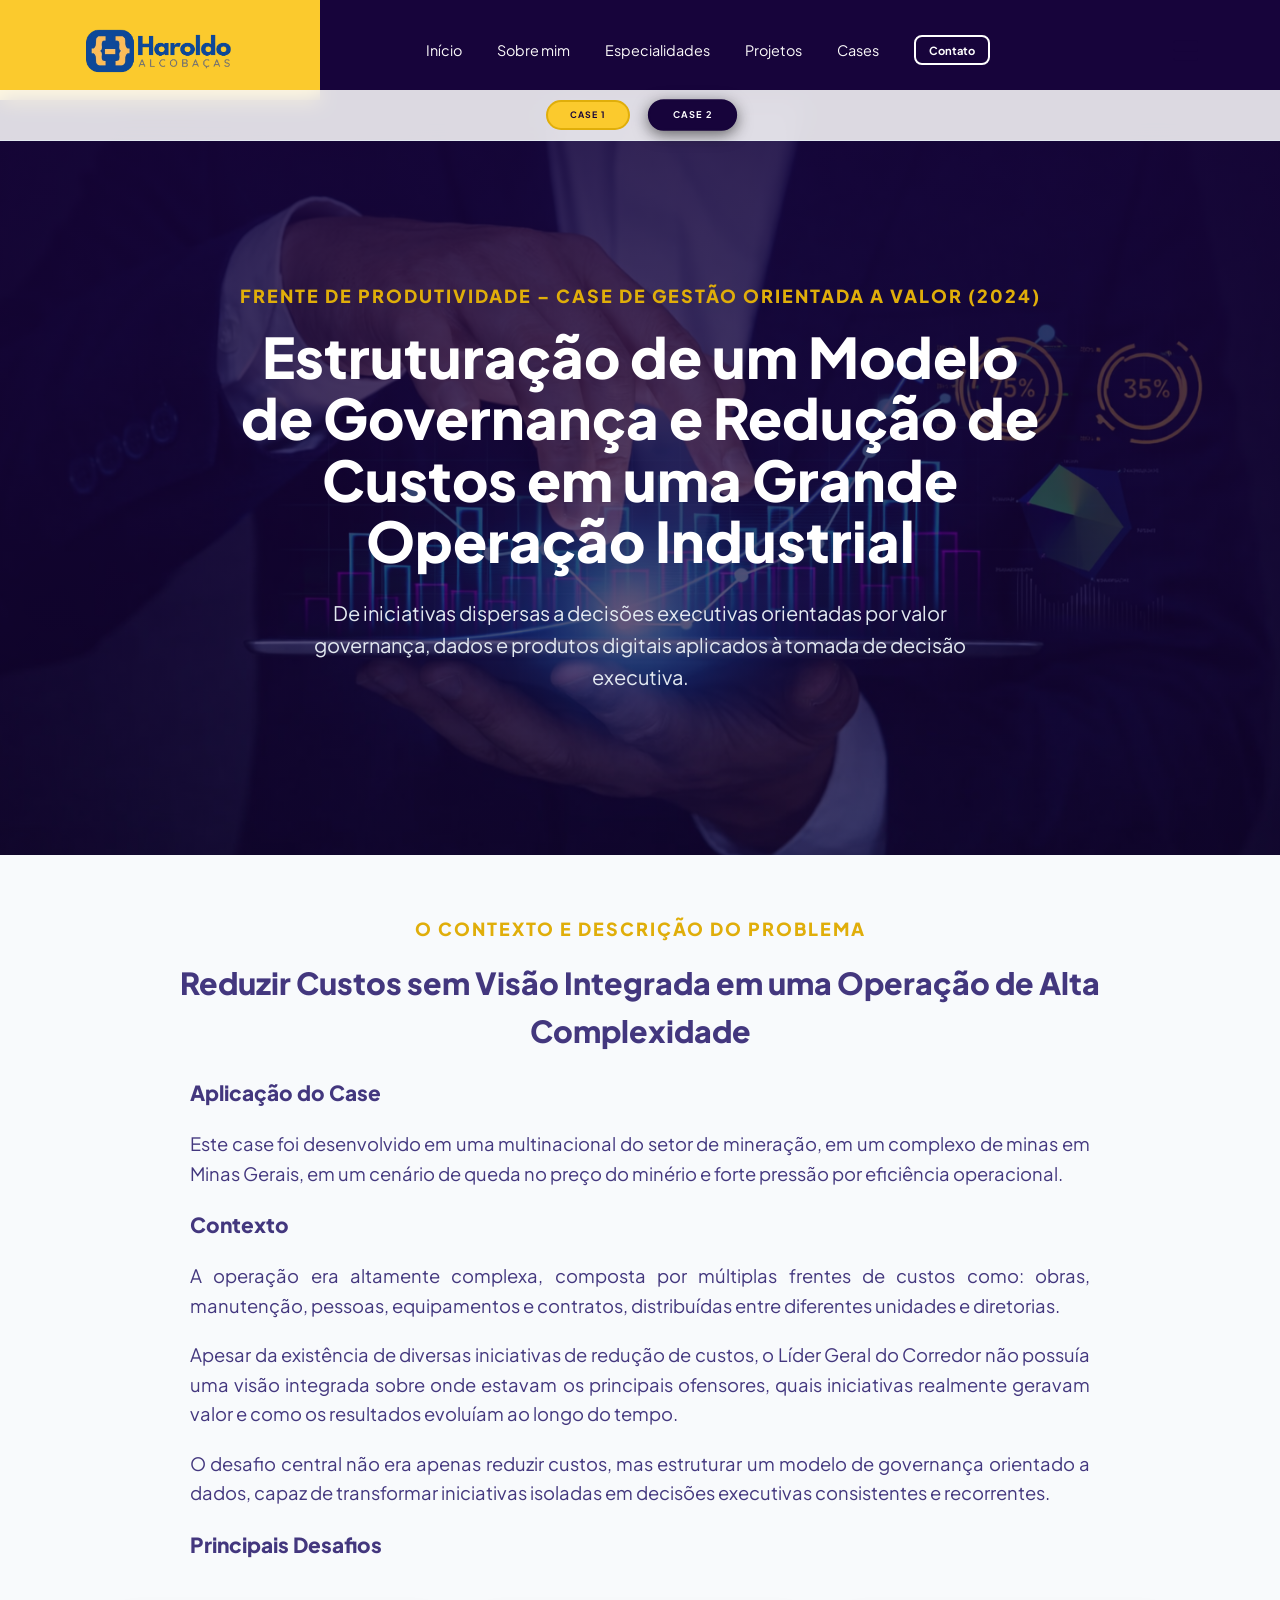
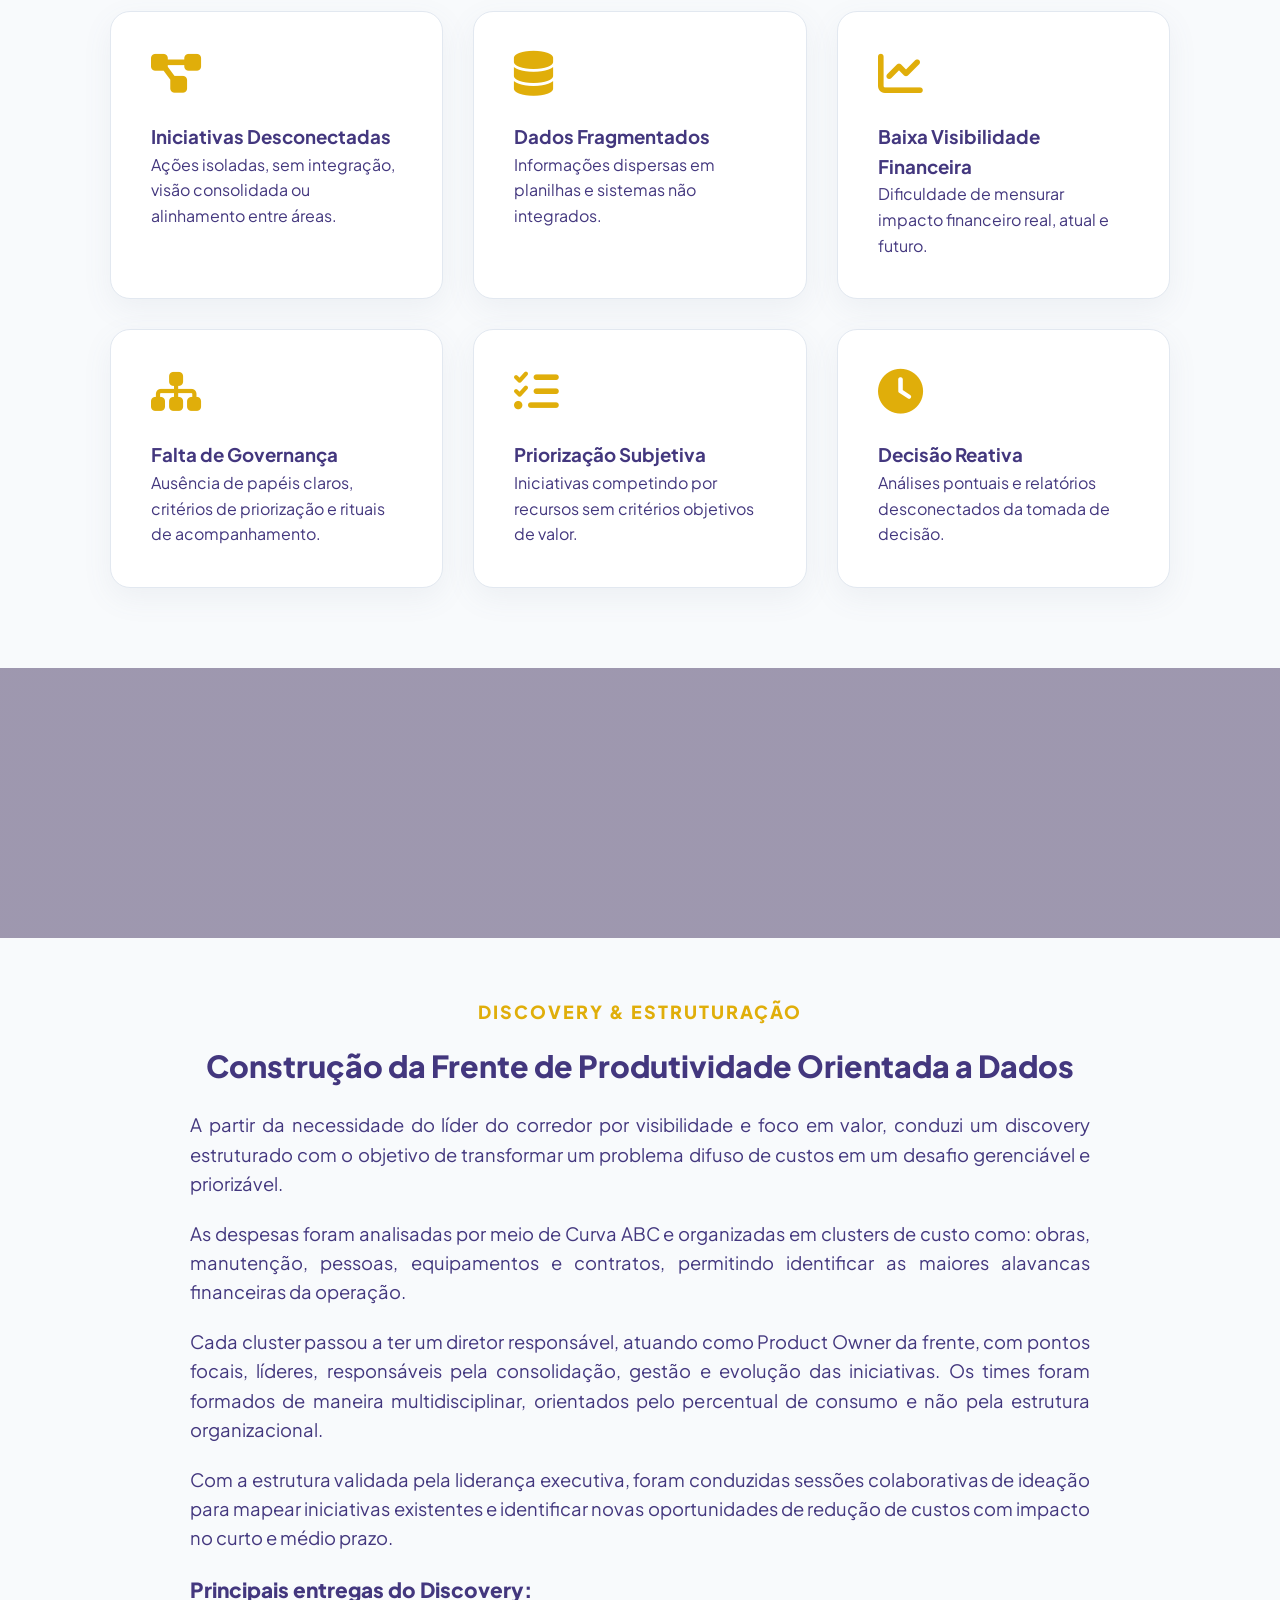
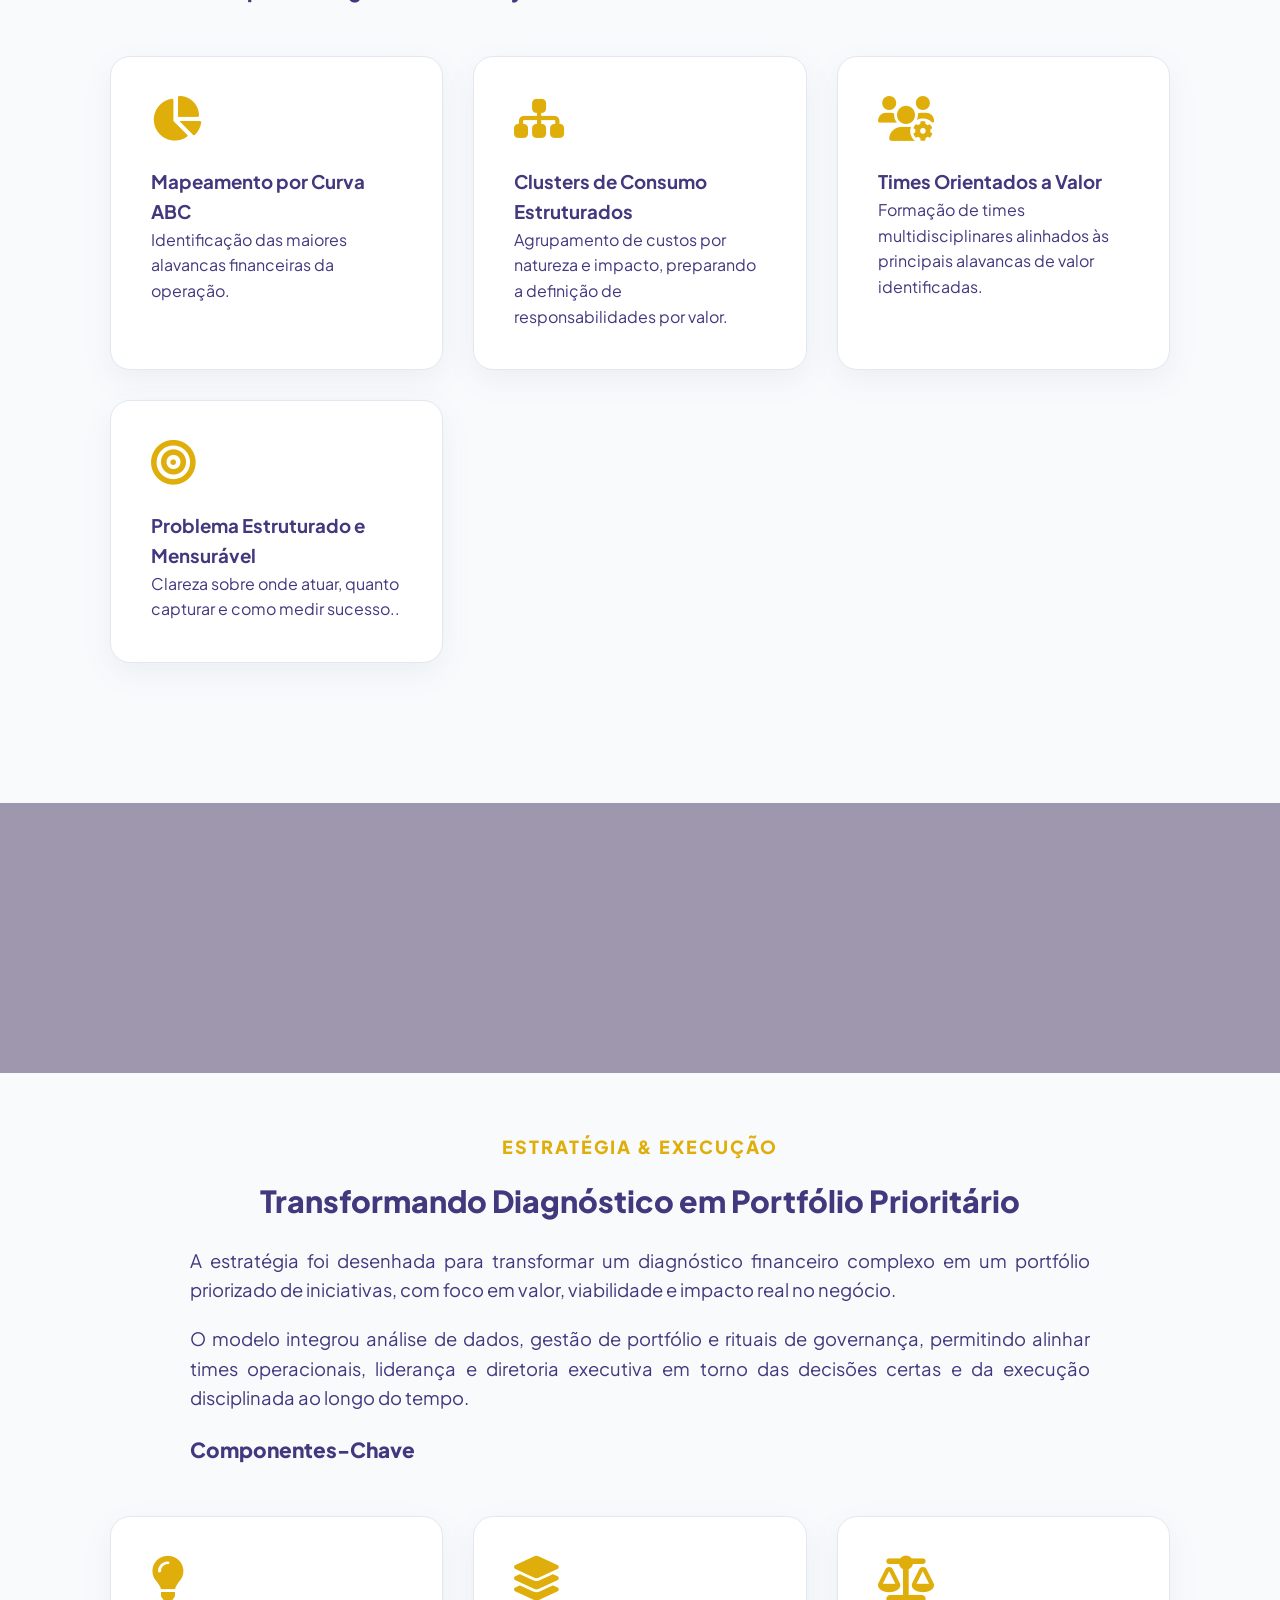
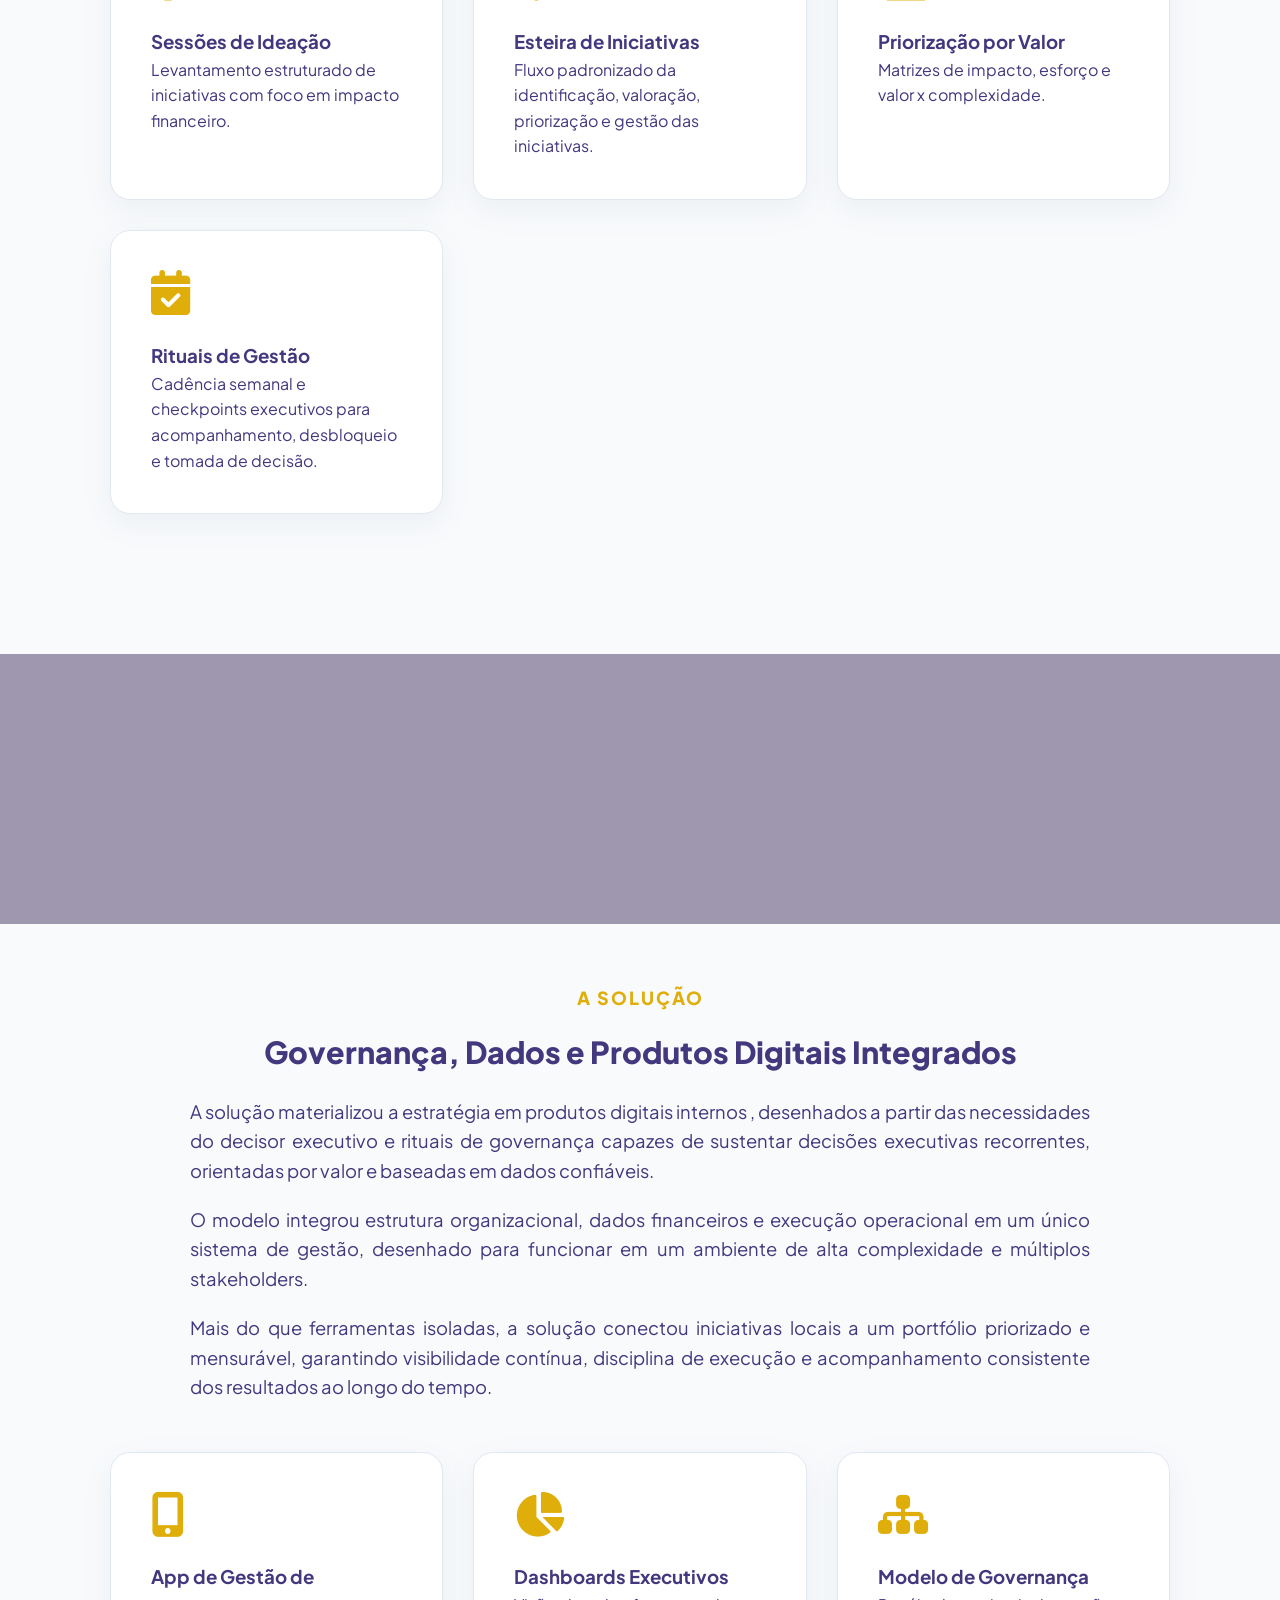
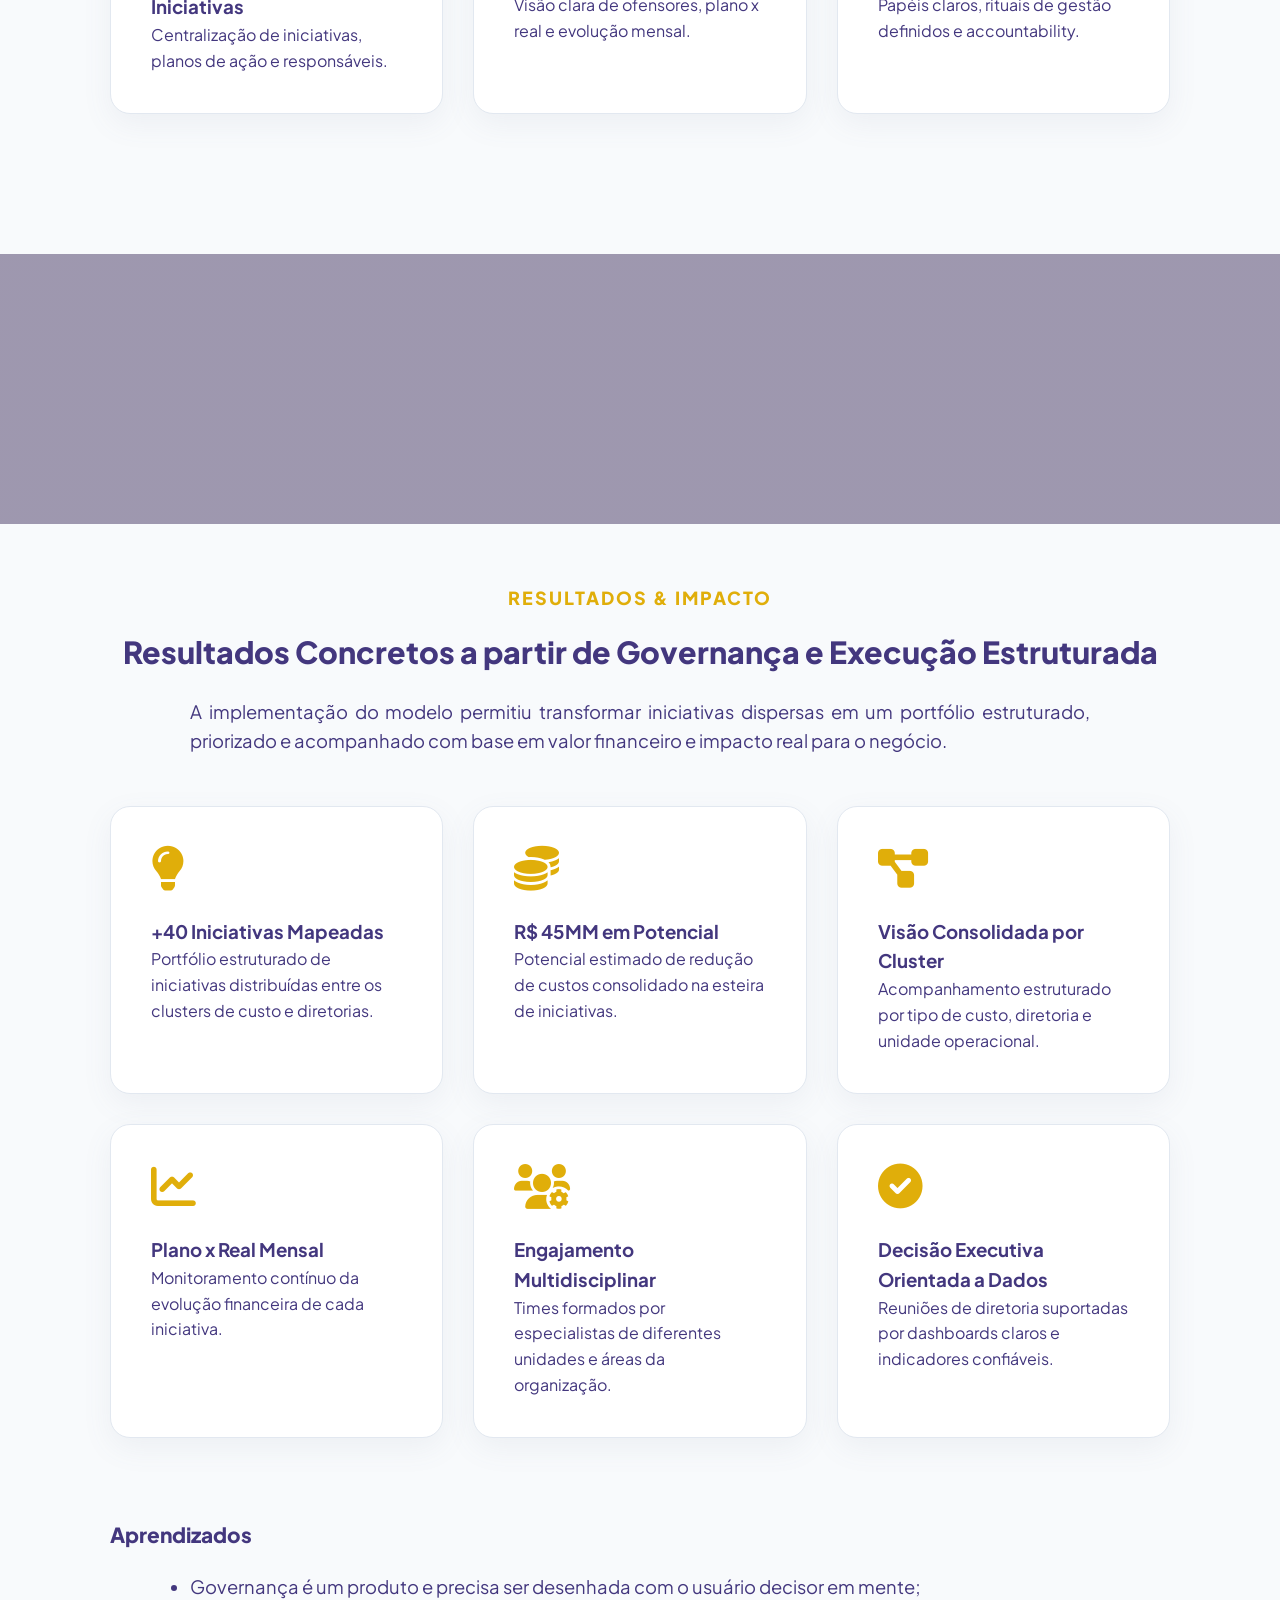
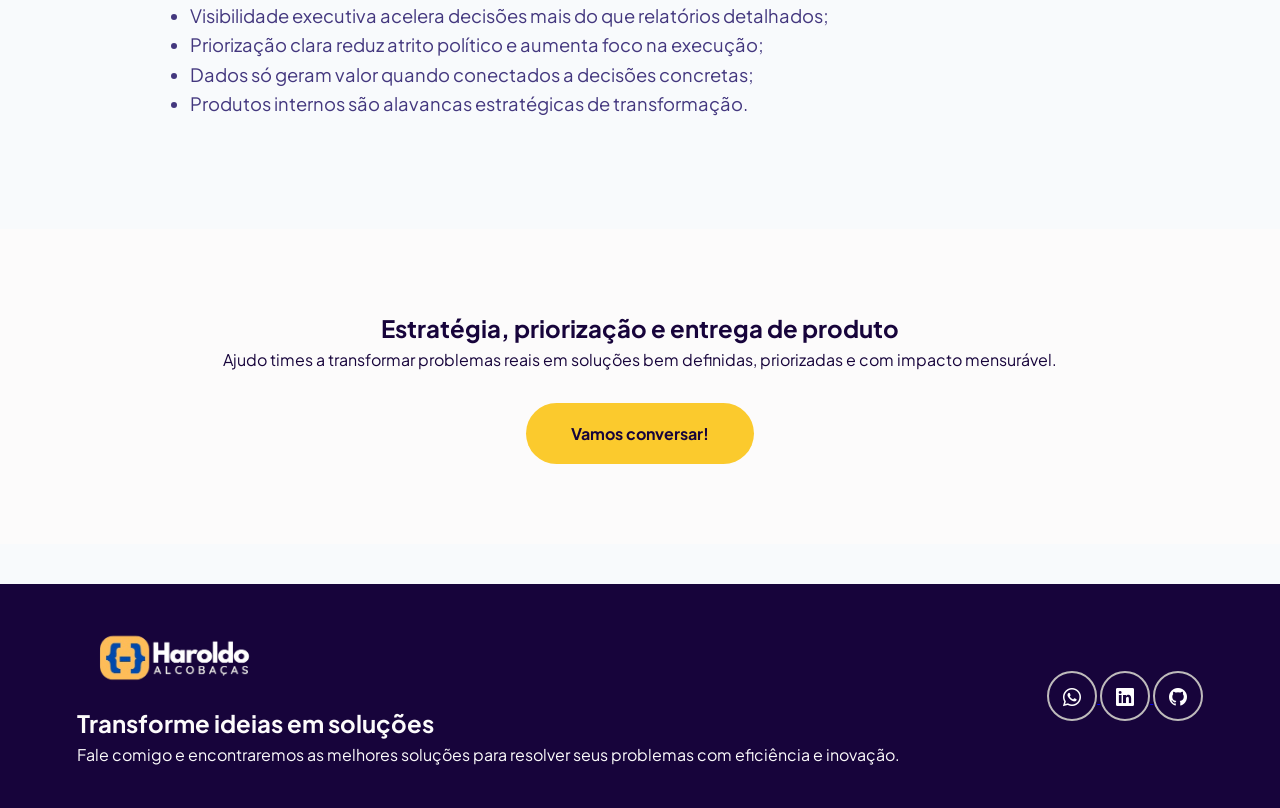
==== cases/case2.html @ 1d856270 "feat:adicao de cases" ====
<!DOCTYPE html>
<html lang="pt-BR">
<head>
    <meta charset="UTF-8" />
    <meta name="viewport" content="width=device-width, initial-scale=1.0" />
    <title>Gestão de Custo</title>
    
    <link href="https://fonts.googleapis.com/css2?family=Plus+Jakarta+Sans:wght@300;400;700&family=Urbanist:wght@300;400;600;700;800&display=swap" rel="stylesheet">
    <link rel="stylesheet" href="https://cdnjs.cloudflare.com/ajax/libs/font-awesome/6.0.0-beta3/css/all.min.css">
    <link rel="stylesheet" href="https://cdn.jsdelivr.net/npm/bootstrap-icons@1.11.3/font/bootstrap-icons.css">

    <link rel="stylesheet" href="../css/style.css">
    <link rel="stylesheet" href="../css/responsivo.css">
    <link rel="stylesheet" href="../css/case2.css" />
  
</head>
<body class="page-case">

    <div id="site-header"></div>

    <div id="submenu-cases"></div>

    <main>
        <section class="case-hero" id="top">
            <div class="hero-content">
                <span class="label">Frente de Produtividade – Case de Gestão Orientada a Valor (2024)</span>

                <h1>
                    Estruturação de um Modelo de Governança e Redução de Custos
                    em uma Grande Operação Industrial
                </h1>

                <p>
                    De iniciativas dispersas a decisões executivas orientadas por valor
                    governança, dados e produtos digitais aplicados à tomada
                    de decisão executiva.
                </p>
            </div>
        </section>

        <section class="pb-0">
            <div class="container">
                <div class="section-header">
                    <span class="label">O Contexto e Descrição do Problema</span>

                    <h2>Reduzir Custos sem Visão Integrada em uma Operação de Alta Complexidade</h2>

                    <h3 class="section-text">Aplicação do Case</h3>
                    <p class="section-text">
                        Este case foi desenvolvido em uma multinacional do setor de mineração, em um complexo de minas em Minas Gerais,
                        em um cenário de queda no preço do minério e forte pressão por eficiência operacional.
                    </p>

                    <h3 class="section-text">Contexto</h3>
                    <p class="section-text">
                        A operação era altamente complexa, composta por múltiplas frentes de custos como: obras, manutenção, pessoas,
                        equipamentos e contratos, distribuídas entre diferentes unidades e diretorias.
                    </p>

                    <p class="section-text">
                        Apesar da existência de diversas iniciativas de redução de custos, o Líder Geral do Corredor não possuía
                        uma visão integrada sobre onde estavam os principais ofensores, quais iniciativas realmente geravam valor
                        e como os resultados evoluíam ao longo do tempo.
                    </p>

                    <p class="section-text">
                        O desafio central não era apenas reduzir custos, mas estruturar um modelo de governança orientado a dados,
                        capaz de transformar iniciativas isoladas em decisões executivas consistentes e recorrentes.
                    </p>

                    <h3 class="section-text">Principais Desafios</h3>
                </div>

                <div class="feature-grid">
                    <div class="feature-card">
                        <i class="fas fa-project-diagram icon"></i>
                        <h3>Iniciativas Desconectadas</h3>
                        <p>Ações isoladas, sem integração, visão consolidada ou alinhamento entre áreas.</p>
                    </div>

                    <div class="feature-card">
                        <i class="fas fa-database icon"></i>
                        <h3>Dados Fragmentados</h3>
                        <p>Informações dispersas em planilhas e sistemas não integrados.</p>
                    </div>

                    <div class="feature-card">
                        <i class="fas fa-chart-line icon"></i>
                        <h3>Baixa Visibilidade Financeira</h3>
                        <p>Dificuldade de mensurar impacto financeiro real, atual e futuro.</p>
                    </div>

                    <div class="feature-card">
                        <i class="fas fa-sitemap icon"></i>
                        <h3>Falta de Governança</h3>
                        <p>Ausência de papéis claros, critérios de priorização e rituais de acompanhamento.</p>
                    </div>

                    <div class="feature-card">
                        <i class="fas fa-tasks icon"></i>
                        <h3>Priorização Subjetiva</h3>
                        <p>Iniciativas competindo por recursos sem critérios objetivos de valor.</p>
                    </div>

                    <div class="feature-card">
                        <i class="fas fa-clock icon"></i>
                        <h3>Decisão Reativa</h3>
                        <p>Análises pontuais e relatórios desconectados da tomada de decisão.</p>
                    </div>
                </div>
            </div>
        </section>



        <div class="parallax-window problem-bg"></div>
    
        <section>
            <div class="container">
                <div class="section-header">
                    <span class="label">Discovery & Estruturação</span>

                    <h2>Construção da Frente de Produtividade Orientada a Dados</h2>

                    <p class="section-text">
                        A partir da necessidade do líder do corredor por visibilidade e foco em valor, conduzi um discovery estruturado com o objetivo de transformar um problema difuso de custos em um desafio gerenciável e priorizável.
                    </p>

                    <p class="section-text">
                        As despesas foram analisadas por meio de Curva ABC e organizadas em clusters de custo como: obras, manutenção, pessoas, equipamentos e contratos, permitindo identificar as maiores alavancas financeiras da operação.
                    </p>

                    <p class="section-text">
                        Cada cluster passou a ter um diretor responsável, atuando como Product Owner da frente, com pontos focais, líderes, responsáveis pela consolidação, gestão e evolução das iniciativas. Os times foram formados de maneira multidisciplinar, orientados pelo percentual de consumo e não pela estrutura organizacional.
                    </p>

                    <p class="section-text">
                        Com a estrutura validada pela liderança executiva, foram conduzidas sessões colaborativas de ideação para mapear iniciativas existentes e identificar novas oportunidades de redução de custos com impacto no curto e médio prazo.
                    </p>

                    <h3 class="section-text">Principais entregas do Discovery:</h3>
                </div>

                <div class="feature-grid">
                    <div class="feature-card">
                        <i class="fas fa-chart-pie icon"></i>
                        <h3>Mapeamento por Curva ABC</h3>
                        <p>Identificação das maiores alavancas financeiras da operação.</p>
                    </div>

                    <div class="feature-card">
                        <i class="fas fa-sitemap icon"></i>
                        <h3>Clusters de Consumo Estruturados</h3>
                        <p>Agrupamento de custos por natureza e impacto, preparando a definição de responsabilidades por valor.</p>
                    </div>

                    <div class="feature-card">
                        <i class="fas fa-users-cog icon"></i>
                        <h3>Times Orientados a Valor</h3>
                        <p>Formação de times multidisciplinares alinhados às principais alavancas de valor identificadas.</p>
                    </div>

                    <div class="feature-card">
                        <i class="fas fa-bullseye icon"></i>
                        <h3>Problema Estruturado e Mensurável</h3>
                        <p>Clareza sobre onde atuar, quanto capturar e como medir sucesso..</p>
                    </div>
                </div>

            </div>
        </section>


        <div class="parallax-window problem-bg"></div>

        <section>
            <div class="container">
                <div class="section-header">
                    <span class="label">Estratégia & Execução</span>

                    <h2>Transformando Diagnóstico em Portfólio Prioritário</h2>

                    <p class="section-text">
                        A estratégia foi desenhada para transformar um diagnóstico financeiro complexo em um portfólio priorizado de iniciativas, com foco em valor, viabilidade e impacto real no negócio.
                    </p>
                    <p class="section-text">
                        O modelo integrou análise de dados, gestão de portfólio e rituais de governança, permitindo alinhar times operacionais, liderança e diretoria executiva em torno das decisões certas e da execução disciplinada ao longo do tempo.
                    </p>

                    <h3 class="section-text">Componentes-Chave</h3>
                </div>

                <div class="feature-grid">
                    <div class="feature-card">
                        <i class="fas fa-lightbulb icon"></i>
                        <h3>Sessões de Ideação</h3>
                        <p>Levantamento estruturado de iniciativas com foco em impacto financeiro.</p>
                    </div>

                    <div class="feature-card">
                        <i class="fas fa-layer-group icon"></i>
                        <h3>Esteira de Iniciativas</h3>
                        <p>Fluxo padronizado da identificação, valoração, priorização e gestão das iniciativas.</p>
                    </div>

                    <div class="feature-card">
                        <i class="fas fa-balance-scale icon"></i>
                        <h3>Priorização por Valor</h3>
                        <p>Matrizes de impacto, esforço e valor x complexidade.</p>
                    </div>

                    <div class="feature-card">
                        <i class="fas fa-calendar-check icon"></i>
                        <h3>Rituais de Gestão</h3>
                        <p>Cadência semanal e checkpoints executivos para acompanhamento, desbloqueio e tomada de decisão.
                        </p>
                    </div>
                </div>
            </div>
        </section>

        <div class="parallax-window problem-bg"></div>

        <section>
            <div class="container">
                <div class="section-header">
                    <span class="label">A Solução</span>

                    <h2>Governança, Dados e Produtos Digitais Integrados</h2>

                    <p class="section-text">
                        A solução materializou a estratégia em produtos digitais internos , desenhados a partir das necessidades do decisor executivo e rituais de governança capazes de sustentar decisões executivas recorrentes, orientadas por valor e baseadas em dados confiáveis.
                    </p>
                    <p class="section-text">
                        O modelo integrou estrutura organizacional, dados financeiros e execução operacional em um único sistema de gestão, desenhado para funcionar em um ambiente de alta complexidade e múltiplos stakeholders.
                    </p>

                    <p class="section-text">
                        Mais do que ferramentas isoladas, a solução conectou iniciativas locais a um portfólio priorizado e mensurável, garantindo visibilidade contínua, disciplina de execução e acompanhamento consistente dos resultados ao longo do tempo.
                    </p>
                </div>

                <div class="feature-grid">
                    <div class="feature-card">
                        <i class="fas fa-mobile-alt icon"></i>
                        <h3>App de Gestão de Iniciativas</h3>
                        <p>Centralização de iniciativas, planos de ação e responsáveis.</p>
                    </div>

                    <div class="feature-card">
                        <i class="fas fa-chart-pie icon"></i>
                        <h3>Dashboards Executivos</h3>
                        <p>Visão clara de ofensores, plano x real e evolução mensal.</p>
                    </div>

                    <div class="feature-card">
                        <i class="fas fa-sitemap icon"></i>
                        <h3>Modelo de Governança</h3>
                        <p>Papéis claros, rituais de gestão definidos e accountability.</p>
                    </div>
                </div>
                

            </div>
        </section>

        <div class="parallax-window solution-bg"></div>

        <section>
            <div class="container">
                <div class="section-header">
                    <span class="label">Resultados & Impacto</span>

                    <h2>Resultados Concretos a partir de Governança e Execução Estruturada</h2>

                    <p class="section-text">
                        A implementação do modelo permitiu transformar iniciativas dispersas em um portfólio estruturado, priorizado e acompanhado com base em valor financeiro e impacto real para o negócio.
                    </p>
                </div>

                <div class="feature-grid">
                    <div class="feature-card highlight">
                        <i class="fas fa-lightbulb icon"></i>
                        <h3>+40 Iniciativas Mapeadas</h3>
                        <p>Portfólio estruturado de iniciativas distribuídas entre os clusters de custo e diretorias.</p>
                    </div>

                    <div class="feature-card highlight">
                        <i class="fas fa-coins icon"></i>
                        <h3>R$ 45MM em Potencial</h3>
                        <p>Potencial estimado de redução de custos consolidado na esteira de iniciativas.</p>
                    </div>

                    <div class="feature-card">
                        <i class="fas fa-project-diagram icon"></i>
                        <h3>Visão Consolidada por Cluster</h3>
                        <p>Acompanhamento estruturado por tipo de custo, diretoria e unidade operacional.</p>
                    </div>

                    <div class="feature-card">
                        <i class="fas fa-chart-line icon"></i>
                        <h3>Plano x Real Mensal</h3>
                        <p>Monitoramento contínuo da evolução financeira de cada iniciativa.</p>
                    </div>

                    <div class="feature-card">
                        <i class="fas fa-users-cog icon"></i>
                        <h3>Engajamento Multidisciplinar</h3>
                        <p>Times formados por especialistas de diferentes unidades e áreas da organização.</p>
                    </div>

                    <div class="feature-card">
                        <i class="fas fa-check-circle icon"></i>
                        <h3>Decisão Executiva Orientada a Dados</h3>
                        <p>Reuniões de diretoria suportadas por dashboards claros e indicadores confiáveis.</p>
                    </div>
                </div>
                <div class="section-header">

                    <h3>Aprendizados</h3>

                    <ul class="section-text">                    
                        <li>Governança é um produto e precisa ser desenhada com o usuário decisor em mente;</li>
                        <li>Visibilidade executiva acelera decisões mais do que relatórios detalhados;</li>
                        <li>Priorização clara reduz atrito político e aumenta foco na execução;</li>
                        <li>Dados só geram valor quando conectados a decisões concretas;</li>
                        <li>Produtos internos são alavancas estratégicas de transformação.</li>
                    </ul>
                </div>

            </div>
        </section>


        <div class="cta-section">
            <div class="container">
                <h2>Estratégia, priorização e entrega de produto</h2>
                <p>Ajudo times a transformar problemas reais em soluções bem definidas, priorizadas e com impacto mensurável.
                <a href="https://wa.me/5598987417135" class="cta-button">Vamos conversar!</a></p>
            </div>
        </div>
    </main>

    <div id="footer"></div>

    <button id="scrollToTopBtn" title="Voltar ao Topo"><i class="fas fa-arrow-up"></i></button>

    <script src="../js/include.js"></script>
    <script src="../js/menu_mobile.js"></script>


    
    <script>
        // Animações de entrada (Intersection Observer)
        const observer = new IntersectionObserver((entries) => {
            entries.forEach(entry => {
                if (entry.isIntersecting) {
                    entry.target.style.opacity = 1;
                    entry.target.style.transform = 'translateY(0)';
                }
            });
        }, { threshold: 0.1 });

        document.querySelectorAll('.feature-card, .inline-image').forEach(el => {
            el.style.opacity = 0;
            el.style.transform = 'translateY(30px)';
            el.style.transition = 'all 0.6s cubic-bezier(0.175, 0.885, 0.32, 1.275)';
            observer.observe(el);
        });

        // Lógica do Scroll Top
        const scbtn = document.getElementById("scrollToTopBtn");
        window.onscroll = () => {
            scbtn.style.display = (window.scrollY > 400) ? "flex" : "none";
        };
        scbtn.onclick = () => window.scrollTo({ top: 0, behavior: 'smooth' });
    </script>
</body>
</html>
---- css/style.css ----
*{
    margin: 0;
    padding: 0;
    box-sizing: border-box;
    font-family: "Plus Jakarta Sans", sans-serif;
}

:root{
    --cor-primary: #fbca2d;
    --cor-primary2:#e0ae0a;

    --cor-secondary: #17043b;
    --cor-secondary2: #2e1b81;
    --cor-terciary: #ffffff;
    --cor-quaternary: #c2ceda;
    --cor-bg-button: #fff596;
    --cor-texto: #fcfbfb;
    --cor-link: #0066CC;
    --cor-link-hover: #004999;
}

html{
    scroll-behavior: smooth;
    scroll-padding-top: 100px;
}   

body{
    background-color: var(--cor-terciary);
    color: var(--cor-secondary);
}

h1.titulo-section{
    font-size: 2.1rem;
    font-weight: 500;
    color: var(--cor-texto);  
}
h1.titulo-section span{
    color: var(--cor-primary);
}

h1.titulo2-section{
    font-size: 2.2rem;
    font-weight: 700;
    color: var(--cor-link-hover);  
}

h1.titulo2-section span{
    color: var(--cor-primary2);
}


.interface{
    width: 90%;
    max-width: 1380px;
    padding: 0 1%;
    margin: 0 auto;
}

button{
    background-color: transparent;
    border: 2px solid var(--cor-terciary);
    border-radius: 8px;
    color: var(--cor-terciary);
    cursor: pointer;
    font-size: 0.7rem
}

button:hover{
    background-color: var(--cor-texto);
    color: var(--cor-secondary2);
}

:target {
    outline: none;
}

*:focus {
    outline: none !important;
}


/* Cabeçalho */
/* HEADER GLOBAL */
#site-header header {
    position: fixed;
    top: 0;
    width: 100%;
    height: 100px;
    display: flex;
    align-items: center;
    background-image: linear-gradient(
        to left,
        var(--cor-secondary) 75%,
        var(--cor-primary) 25%
    );
    z-index: 1200;
}


header> .interface{
    display: flex;
    justify-content: space-between;
    align-items: center;
}
header .logo-cabecalho img{
    margin-top: 10px;
    max-width: 500%;
    height: 75px;
}

header .menu-desktop ul {
    display: flex;
    align-items: center;
    list-style: none;
    gap: 35px;
    white-space: nowrap;
       
}
header .menu-desktop ul li {
    display: inline-block;
}

header .menu-desktop ul a {
    color: var(--cor-texto);
    text-decoration: none;
    font-size: 0.9rem;
    display: inline-block;
    transition: transform 0.5s ease, color 0.3s ease;
}

header .menu-desktop ul a:hover {
    color: var(--cor-primary);
    transform: scale(1.2);
}

header .menu-desktop ul li button{
    padding: 0.4rem 0.8rem;
    font-weight: bold;
    transition: all 0.5s ease;
}
header .menu-desktop ul li button:hover {
    transform: scale(0.9);
}

/* Menu mobile */

.menu-mobile {
    position: fixed;
    top: 0;
    left: -100%;
    width: 100%;
    height: 100vh;
    background-color: var(--cor-secondary);
    text-align: right;
    padding: 32px 20px;
    pointer-events: none;
    transition: 0.5s;
    z-index: 5000;
}

.menu-mobile ul{
    list-style: none;
    padding: 34px 0;
}

.menu-mobile ul li a{
    color: var(--cor-primary);
    font-size: 1.2rem;
    text-decoration: none;
    padding: 22px;
    display: block;
    transition: .4s;
}
.menu-mobile ul li a:hover{
    background-color: var(--cor-primary);
    color: var(--cor-link-hover);
}

.btn-menu-mobile i{
    margin-top: 10px;
    font-size: 2.2rem;
    color: var(--cor-secondary); 
    cursor: pointer;  
}

.menu-mobile .bi-x-circle {
    font-size: 2.2rem;
    color: var(--cor-primary);
    cursor: pointer;
    margin-right: 20px;
    margin-bottom: 20px;
}

.menu-mobile.abrir-menu{
    left: 0;
    pointer-events: initial;
}

.btn-menu-mobile {
    position: relative;
    z-index: 1300;
}

/* HERO */
section.hero{
    background-image: linear-gradient(to left, var(--cor-secondary) 75%, var(--cor-primary) 20%);
    padding-top: 144px;
} 

.hero > .interface{
    display: flex;
    align-items: center;
    gap:80px;
} 

.hero .img-hero img{
    height: 490px;
    width: 350px;
    display: block;
}

.hero .texto-hero h1{
    color: var(--cor-texto);
    font-size: 2.2rem;
    font-weight: 300;
}

.hero .texto-hero h1 span{
    color: var(--cor-primary);
    font-weight: 400;
}

.hero .texto-hero p{
    color: var(--cor-texto);
    font-size: 1rem;
    margin: 24px 0;
    width: 90%;
    line-height: 1.5;
}

.hero .texto-hero button{
    padding: 12px 24px;
    font-size: 1rem;
    font-weight: bold;
    transition: all 0.3s ease;
}
.hero .texto-hero button:hover {
    transform: scale(1.1);  
}

/* ============================
   SOBRE
============================ */

section.sobre-mim {
    padding: 80px 0;
    background-image: url("../images/bg.jpg");
    background-size: cover;
    background-position: center;
    color: var(--cor-link-hover);
}

.sobre-mim > .interface {
    display: flex;
    flex-direction: column;
}


/* ============================
   TOPO (TEXTO + IMAGEM)
============================ */

.sobre-topo {
    display: flex;
    align-items: flex-start;
    justify-content: space-between;
    gap: 40px;
    margin-bottom: 60px;
}
.titulo2-section {
    margin-bottom: 20px;
}

.sobre-topo h2 {
    margin-top: 40px;
    color: var(--cor-link-hover);
    font-size: 1.5rem;
}


.sobre-topo .txt-sobre {
    flex: 1;
    max-width: 70%;
    
}


.sobre-topo p {
    color: var(--cor-link-hover);
    text-align: justify;
    line-height: 1.7;
    margin: 20px 0;
    font-size: 16px;
}


/* ============================
   IMAGEM
============================ */

.img-sobre {
    display: flex;
    justify-content: center;
    align-items: center;
}

.img-sobre img {
    width: 100%;
    margin-top: 2%;
    max-width: 400px;
    height: auto;
    border-radius: 24px;
    display: block;
}

/* ============================
   AÇÕES / REDES
============================ */

.sobre-acoes {
    margin-top: 20px;
    display: flex;
    flex-direction: column; 
    justify-content: center;
    align-items: center;
    gap: 12px;
}

.sobre-acoes h3 {
    margin-bottom: 16px;
    color: var(--cor-link-hover);
}

.sobre-mim .btn-redes {
    display: flex;
    gap: 8px;
}

.sobre-mim .btn-redes button {
    background-color: var(--cor-primary2);
    color: var(--cor-terciary);
    border-radius: 20%;
    width: 50px;
    height: 50px;
    font-size: 24px;
    cursor: pointer;
    transition: 0.3s;
}

.sobre-mim .btn-redes button:hover {
    transform: scale(1.1);
    color: var(--cor-link-hover);
}

/* ============================
   BASE (FULL WIDTH)
============================ */

.sobre-base {
    width: 100%;
}

/* ============================
   METODOLOGIAS
============================ */

.metodologias {
    margin-top: 2px;
}

.metodologias h3 {
    font-size: 1.rem;
    color: var(--cor-link-hover);
    margin-bottom: 20px;
}

.metodos-cards {
    display: flex;
    flex-wrap: wrap;
    gap: 16px;
    justify-content: center;
    
}

.metodo-card {
    display: flex;
    align-items: center;
    gap: 10px;
    padding: 14px 16px;
    background: #ffffff;
    border-radius: 12px;
    
    font-size: 14px;
    font-weight: 500;
    color: var(--cor-link-hover);
    box-shadow: 0 8px 20px rgba(0,0,0,0.12);
    transition: all 0.3s ease;
}

.metodo-card i {
    font-size: 18px;
    color: var(--yellow);
}

.metodo-card:hover {
    transform: translateY(-4px);
    box-shadow: 0 12px 28px rgba(15, 42, 35, 0.12);
}

/* ============================
   TECNOLOGIAS
============================ */

.tecnologias {
    margin-top: 50px;
}

.tecnologias h3 {
    font-size: 1.rem;
    color: var(--cor-link-hover);
    margin-bottom: 15px;
}

.icones-tech {
    display: flex;
    flex-wrap: wrap;
    gap: 20px;
    align-items: center;
    justify-content: center;
}

.icones-tech img {
    transition: transform 0.3s ease;
}

.icones-tech img:hover {
    transform: scale(1.15);
}





/* ESPECIALIDADES */
section.especialidades {
    padding:60px 0;
    background-color: var(--cor-secondary);
    box-shadow: 0 0 30px #bebbbb;
}

section.especialidades .flex {
    gap: 30px;
    display: flex;
    justify-content: center;
      
}

.especialidades .especialidades-box {
    width: 90%;
    color: #f7f7f6;
    padding: 20px 3%;
    border-radius: 20px;
    width: 340px;
    margin-top: 80px;
    transition: .5s;
    text-align: justify;
    
}

.especialidades .especialidades-box:hover {
    transform: scale(1.05);
    box-shadow: 0 0 30px #9396c4;
}


.especialidades .especialidades-box i {
    font-size: 40px;
    color: var(--cor-primary);
}

.especialidades .especialidades-box h3 {
    font-size: 18px;
    margin-top: 2px;
    text-align: justify;
    color: var(--cor-primary);
}

.especialidades .especialidades-box p {
    line-height: 1.5;
    font-size: 14px;
    margin-top: 14px;
}

.especialidades .btn-contato {
    margin-top: 60px;
    text-align: center;
}
.especialidades .btn-contato button {
    padding: 12px 24px;
    font-size: 1rem;
    font-weight: bold;
    border-radius: 8px;
    cursor: pointer;
    transition: all 0.3s ease;
}
.especialidades .btn-contato button:hover {
    transform: scale(1.1);  
}

/* PORTFÓLIO */
/* ======= SEÇÃO PORTFÓLIO ======= */

section.portifolio {
    padding: 80px 0;
    height: auto;
    background-image: url("../images/bg.jpg");
    background-size: cover;
    background-position: center;
}

/* Container dos cards usando Grid Responsiva */
section.portifolio .flex {
    display: grid;
    grid-template-columns: repeat(4, 1fr);
    gap: 10px;
    margin-top: 60px;
    justify-items: center;
}

/* O Card com fundo branco para destacar do background */
.project-card {
    background-color: #ffffff;
    border-radius: 20px;
    overflow: hidden;
    transition: transform 0.4s ease, box-shadow 0.4s ease;
    border: 13px solid rgba(0, 0, 0, 0.1);
    display: flex;
    flex-direction: column;
    width: 100%;
    max-width: 320px;
    max-height: 430px; 
}

.project-card:hover {
    transform: translateY(-10px);
    box-shadow: 0 20px 40px rgba(23, 4, 59, 0.2);
}

/* Efeito de Scroll na Imagem que você já tinha */
.img-port {
    width: 98%;
    height: 380px; 
    background-size: cover;
    background-position: 100% 0%;
    cursor: pointer;
    position: relative;
    transition: background-position 5s ease-in-out;
}

.img-port:hover {
    background-position: 100% 100%;
}

/* Overlay da Imagem */
.overlay {
    position: absolute;
    top: 0;
    left: 0;
    width: 100%;
    height: 100%;
    background-color: rgba(60, 55, 70, 0.7); 
    display: flex;
    align-items: center;
    justify-content: center;
    font-size: 1.2rem;
    font-weight: 600;
    color: #fff;
    opacity: 0;
    transition: opacity 0.8s ease;
}

.img-port:hover .overlay {
    opacity: 1;
}

/* Área de Texto abaixo da imagem */
.project-info {
    padding: 5px 10px;
    display: flex;
    flex-direction: column;
    /* flex-grow: 1; */
}

.project-title {
    font-weight: 700;
    font-size: 0.8rem;
    margin-top: 5px;
    color: var(--cor-secondary);
    margin-bottom: 4px;
    text-align: left;
}

.project-subtitle {
    font-weight: 500;
    font-size: 0.7rem;
    color: #676f86;
    padding: 2px;
    margin-bottom: 20px;
    text-align: left;
    min-height: 20px; 
}

/* Botão Moderno */
.btn-case {
    display: inline-block;
    padding: 10px;
    border-radius: 12px;
    background-color: var(--cor-link-hover);
    color: #ffffff;
    text-decoration: none;
    text-align: center;
    font-weight: 600;
    font-size: 0.9rem;
    transition: all 0.3s ease;
    border: 1px solid var(--cor-secondary);
    margin-top: 2px;
}

.btn-case:hover {
    background-color: transparent;
    color: var(--cor-secondary);
}

/* FOOTER */
footer{
    background-color: var(--cor-secondary);
    padding: 40px 0;
    margin-top: 40px;
}

footer .interface {
    display: flex;
    align-items: center;
    justify-content: space-between;
    gap: 20px;
    color: var(--cor-texto); 
}

footer .interface .logo-footer img{
    max-width: 200px;
    height: auto;
}

footer .btn-redes button {
    width: 50px;
    height: 50px;
    border-radius: 50%;
    border-color: #bebbbb;
    font-size: 18px;
    background: var(--cor-secondary);
    color: var(--cor-terciary);
    cursor: pointer;
    transition: transform 0.3s;
    padding: 8px;
 
}

footer .btn-redes button:hover {
    transform: scale(1.1);
    background: var(--cor-terciary);
    color: var(--cor-secondary);
}

/* MODAL DE IMAGENS */
.modal-gallery {
    position: fixed;
    top: 0;
    left: 0;
    width: 100%;
    height: 100%;
    background: rgba(0,0,0,0.85);
    display: none;
    justify-content: center;
    align-items: center;
    z-index: 2000;
}

.modal-content {
    width: 90%;
    max-width: 800px;
    position: relative;
}

.close-modal {
    position: absolute;
    right: 0;
    top: 55px;

    width: 45px;
    height: 45px;
    border-radius: 50%;
    background: rgba(197, 160, 59, 0.6);

    display: flex;
    align-items: center;
    justify-content: center;

    font-size: 26px;
    line-height: 1; /* <<< ESSENCIAL */
    font-weight: 400;
    color: #fff;
    cursor: pointer;

    z-index: 3000;
    transition: 0.2s;
}

.close-modal:hover {
    background: rgba(211, 210, 210, 0.8);
    transform: scale(1.1);
}

.gallerySwiper {
    width: 100%;
    height: 70vh;
    max-height: 800px;
}

.gallerySwiper img {
    width: 100%;
    height: 100%;
    object-fit: contain;
}

/* RESPONSIVIDADE DO MODAL */
@media (max-width: 768px) {

    .modal-content {
        width: 100%;
        max-width: 100%;
        padding: 0 10px;
    }

    .close-modal {
        top: 15px;
        right: 15px;
        width: 40px;
        height: 40px;
        font-size: 24px;
    }

    .gallerySwiper {
        height: 75vh;
    }
}

/* ==========================================================================
   SUBMENU DE CASES - ESTILO DE BOTÃO
   ========================================================================== */

#submenu-cases {
    position: fixed;
    top: 90px; /* Ajuste para ficar exatamente abaixo do seu header */
    left: 0;
    width: 100%;
    z-index: 1200;
    background: rgba(255, 255, 255, 0.85); /* Efeito semi-transparente */
    backdrop-filter: blur(10px); /* Desfoque no fundo para ficar moderno */
    padding: 10px 0;
    border-bottom: 1px solid var(--border-light, #eee);
}

.case-shortcuts .container-nav {
    display: flex;
    justify-content: center;
    gap: 20px;
    max-width: 1200px;
    margin: 0 auto;
}

/* Estado Base do Botão */
.case-shortcuts a {
    text-decoration: none;
    padding: 6px 22px;
    border-radius: 50px;
    font-size: 0.55rem;
    font-weight: 700;
    text-transform: uppercase;
    letter-spacing: 1px;

    color: var(--cor-secondary);
    background-color: var(--cor-primary);
    border: 2px solid var(--cor-primary2);

    transition: all 0.35s ease;
    display: inline-block;
    cursor: pointer;
}

/* EFEITO DE HOVER (Passar o Mouse) */
.case-shortcuts a:hover {
    background-color: var(--cor-secondary);
    border-color: var(--cor-secondary);
    color: #fff;

    transform: translateY(-2px) scale(1.08);
    box-shadow: 0 10px 20px rgba(23, 4, 59, 0.35);
}

/* Botão da página atual */
.case-shortcuts a.active {
    background-color: var(--cor-secondary) !important;
    color: var(--cor-terciary) !important;
    border-color: var(--cor-secondary) !important;

    transform: scale(1.05); /* DESTACA */
    box-shadow: 0 4px 14px rgba(20, 20, 20, 0.6);
    cursor: default;
}

.case-shortcuts a.active:active {
    transform: scale(1.05);
}

.menu-mobile-cases {
    margin-top: 30px;
    border-top: 1px solid rgba(255,255,255,0.2);
    padding-top: 20px;
}

.menu-mobile-title {
    display: block;
    color: var(--cor-primary);
    font-size: 0.85rem;
    font-weight: 700;
    text-transform: uppercase;
    letter-spacing: 1px;
    margin-bottom: 12px;
}

.menu-mobile-cases ul {
    list-style: none;
    padding: 0;
}

.menu-mobile-cases li a {
    display: block;
    padding: 14px 22px;
    font-size: 1.1rem;
    color: #fff;
    text-decoration: none;
}

.menu-mobile-cases li a:hover {
    background-color: var(--cor-primary);
    color: var(--cor-secondary);
}
---- css/responsivo.css ----
@media (max-width: 1020px) {

    #site-header header {
        background-image: none;
        background-color: var(--cor-primary);
    }

    header .logo-cabecalho img{
    margin-top: 10px;
    max-width: 210px;
    height: 75px;
    }

    
   /* -------- menu mobile -------- */

    /* Mostra botão do menu mobile */
    .btn-menu-mobile {
        display: block;
        position: relative;
        z-index: 1900;
    }

    /* Ajuste do ícone */
    .btn-menu-mobile i {
        font-size: 2.2rem;
        color: var(--cor-secondary);
    }

    /* Esconde menu desktop */
    .menu-desktop {
        display: none;
    }

    /* Submenu de Cases no Menu Mobile */
    .menu-mobile-cases {
        margin-top: 20px;
        padding-top: 15px;
        border-top: 1px solid rgba(255, 255, 255, 0.15);
    }

    .menu-mobile-title {
        display: block;
        font-size: 0.75rem;
        font-weight: 700;
        letter-spacing: 1px;
        text-transform: uppercase;
        color: var(--cor-secondary);
        margin-bottom: 10px;
    }

    .menu-mobile-cases ul {
        list-style: none;
        padding: 0;
        margin: 0;
    }

    .menu-mobile-cases li a {
        display: block;
        padding: 10px 0;
        font-size: 0.9rem;
        color: #fff;
        text-decoration: none;
        opacity: 0.9;
    }

    .menu-mobile-cases li a:hover {
        opacity: 1;
        color: var(--cor-secondary);
    }

    .case-shortcuts .container-nav {
        gap: 8px;
        flex-wrap: wrap;
    }

    .case-shortcuts a {
        padding: 6px 12px;
        font-size: 0.75rem;
    }

    #submenu-cases {
        display: none;
    }
    .container-nav {
        gap: 10px;
        overflow-x: auto;
        padding: 0 15px;
        justify-content: flex-start;
    }
    .case-shortcuts a {
        padding: 8px 18px;
        font-size: 0.75rem;
        flex-shrink: 0;
    }


    /* Estilo da hero */
    section.hero{
        background-image: linear-gradient(to top, var(--cor-secondary) 90%, var(--cor-primary) 10%);
        padding-top: 170px;
        
    } 

    .hero > .interface{
        text-align: center;
        gap: 50px;
        flex-direction: column-reverse;
    } 

    .hero .img-hero img{
        height: 400px;
        width: 280px;
        display: block;
    }

    .hero .texto-hero h1{
        color: var(--cor-texto);
        font-size: 1.5rem;
        font-weight: 200;
        display: block;
    }

    .hero .texto-hero h1 span{
        color: var(--cor-primary);
        font-weight: 400;
    }

    .hero .texto-hero p{
        color: var(--cor-texto);
        font-size: 1rem;
        margin: 28px 0;
        line-height: 1.8;
    }

    .hero .texto-hero button{
        margin-top: 22px;
        padding: 14px 24px;
        font-size: 1rem;
        font-weight: bold;
        transition: all 0.3s ease;
    }   

    /* Estilo da seção "Sobre mim" */

    .sobre-topo {
        flex-direction: column;
        align-items: center;
        text-align: left
    }

    .txt-sobre {
        max-width: 100%;
    }

    .foto-coluna {
        margin-top: 40px;
    }


    /* -------- Estilo Especialidades ------- */


    section.especialidades .flex {
        gap: 60px;
        display: block;
        text-align: center;
        
        
    }

    /* -------Estilo Portifolio -----------*/

    section.portifolio {
        padding:30px 0;
        background-color:#e0e0e0;
        height: auto;
        min-height: auto;
        display: flex;
        flex-direction: column;
        align-items: center;
    }

    section.portifolio .flex{
        display: flex;
        justify-content: center;
        align-items: center;
        flex-wrap: wrap;
        gap: 30px;
        
    }

    .project-title {
        font-weight: 600;
        margin-bottom: 10px;
        text-align: center;
        font-size: 1.2em;
        color: #676f86;
        position: relative;
        cursor: default;
        transition: color 0.3s;
    }   


    /*   cta section   */
    .cta-section {
        padding: 60px 20px;
    }

    .cta-button {
        display: block;          
        width: 100%;             
        max-width: 320px;        
        margin: 25px auto 0;
        padding: 16px 20px;
        font-size: 1rem;
    }



    /* Estilo do Footer */

    footer {
        padding: 32px 0;
    }

    footer .interface {
        flex-direction: column;
        gap: 10px;
        text-align: center;
    }

    footer .interface .logo-footer img {
        width: 220px;     /* FORÇA tamanho */
        max-width: 180px;
        height: auto;
    }

    footer .btn-redes {
        display: flex;
        justify-content: center;
        gap: 14px;
    }

    footer .btn-redes button {
        width: 43px;
        height: 43px;
        font-size: 16px;
        display: flex;
        align-items: center;
        justify-content: center;
        padding: 5px;
        line-height: 3;
    }



    @media (max-width: 480px) {

        footer .logo-footer img {
            max-width: 100px;
        }

        footer .btn-redes button {
            width: 32px;
            height: 32px;
            font-size: 14px;
        }





}
---- css/case2.css ----
/* ==========================================================================
   1. VARIÁVEIS E CONFIGURAÇÕES GLOBAIS
   ========================================================================== */
:root {
    /* Cores do Header da Index */
    --cor-primary: #fbca2d;
     --cor-primary2:#e0ae0a;
    --cor-secondary: #17043b;
    --cor-texto: #fcfbfb;

    /* Cores do Case Lavanderia */
    --primary: #6366f1;
    --accent: #a5b4fc;
    --bg: #f8fafc;
    --surface: #ffffff;
    --text-main: #17043b;
    --text-dim: #43377e;
    --border-light: #e2e8f0;
    --shadow-light: rgba(100, 116, 139, 0.08);
    --gradient-overlay: linear-gradient(0deg, var(--bg) 0%, rgba(248, 250, 252, 0.4) 50%, var(--bg) 100%);
   
    --cor-link: #0066CC;
    --cor-link-hover: #004999;
}

* {
    box-sizing: border-box;
    margin: 0;
    padding: 0;
}

body {
    background-color: var(--bg);
    color: var(--text-main);
    font-family: 'Urbanist', sans-serif;
    overflow-x: hidden;
    line-height: 1.6;
}

/* ==========================================================================
   3. HERO COM IMAGEM E OVERLAY (AJUSTADO)
   ========================================================================== */
.case-hero {
    min-height: 95vh;
    padding-top: 180px; /* Espaço para Header + Barra de Atalhos */
    display: flex;
    flex-direction: column;
    justify-content: center;
    align-items: center;
    text-align: center;
    position: relative;
    z-index: 1;
    color: #ffffff;
    background-color: #000; /* Fundo reserva */
    
    /* Imagem de Fundo Fake - Substitua por ../images/hero-lavanderia.jpg */
    background-image: url('../images/case2_img1.png');
    background-size: cover;
    background-position: center;
    background-attachment: fixed;
}

.case-hero::before {
    content: '';
    position: absolute;
    top: 0; left: 0; width: 100%; height: 100%;
    background: linear-gradient(to bottom, rgba(23, 4, 59, 0.9), rgba(23, 4, 59, 0.6));
    z-index: 1;
}

.hero-content {
    position: relative;
    z-index: 2;
    max-width: 850px;
    padding: 0 20px;
}

.case-hero h1 {
    font-size: clamp(1.2rem, 7vw, 3.5rem);
    font-weight: 800;
    line-height: 1.1;
    margin-bottom: 25px;
    color: #ffffff;
}

.case-hero p {
    color: #e2e8f0;
    font-size: 1.25rem;
    max-width: 700px;
    margin: 0 auto;
}

.label {
    color: var(--cor-primary2); /* Amarelo da index para destaque */
    font-weight: 800;
    text-transform: uppercase;
    letter-spacing: 2px;
    font-size: 18px;
    margin-bottom: 15px;
    display: block;
}

/* ==========================================================================
   4. ESTRUTURA, GRIDS E CORREÇÃO DE ESPAÇOS
   ========================================================================== */
.container {
    max-width: 1100px;
    margin: 0 auto;
    padding: 0 20px;
}

section {
    padding: 60px 0; 
}

.pb-0 {
    padding-bottom: 0 !important;
}

.section-header {
    text-align: center;
    margin-bottom: 50px;
}

.section-header h2 {
    font-size: clamp(1.4rem, 3vw, 1.9rem);
    font-weight: 800;
    color: var(--text-dim);
}

.section-header h3 {
    font-size: clamp(1.1rem, 2vw, 1.3rem);
    font-weight: 800;
    color: var(--text-dim);
    text-align: left;
}

.section-text {
    font-size: 1.15rem;
    color: var(--text-dim);
    max-width: 900px;
    margin: 20px auto;
    text-align: left;
    text-align: justify;
}

.text-left {
    text-align: left;
}

/* Feature Cards */
.feature-grid {
    display: grid;
    grid-template-columns: repeat(auto-fit, minmax(300px, 1fr));
    gap: 30px;
    margin-top: 40px;
    margin-bottom: 80px;
    color: var(--text-dim);
}

.feature-card {
    background: var(--surface);
    padding: 40px;
    border-radius: 20px;
    border: 1px solid var(--border-light);
    box-shadow: 0 10px 30px var(--shadow-light);
    transition: all 0.3s ease;
}

.feature-card:hover {
    transform: translateY(-8px);
    box-shadow: 0 15px 35px rgba(99, 102, 241, 0.1);
}

.feature-card .icon {
    font-size: 2.8rem;
    color: var(--cor-primary2);
    margin-bottom: 25px;
    display: block;
}

/* ==========================================================================
   5. IMAGENS E PARALLAX (SEM VÁCUOS)
   ========================================================================== */
.inline-image {
    width: 100%;
    max-width: 1000px;
    height: auto;
    margin: 40px auto 20px;
    display: block;
    border-radius: 15px;
    box-shadow: 0 15px 40px rgba(0,0,0,0.12);
}

.parallax-window {
    
    height: 30vh;
    background-attachment: fixed;
    background-position: center;
    background-repeat: no-repeat;
    background-size: cover;
    position: relative;

    margin: 0; /* Garante que não haja espaço externo */
}

.parallax-window::after {
    content: '';
    position: absolute;
    inset: 0;
    background: linear-gradient(0deg, rgba(23, 4, 59, 0.4), rgba(23, 4, 59, 0.4));
}

/* Imagens de Fundo (Substituir pelos arquivos em ../images/) */
.problem-bg { background-image: url('../images/case2_img1.png'); }
.solution-bg { background-image: url('../images/case2_img1.png'); } 

/* ==========================================================================
   6. CTA, FOOTER E SCROLL
   ========================================================================== */
.cta-section {
    background: var(--cor-texto);
    color: var(--text-main);
    text-align: center;
    padding: 80px 20px;
    margin-top: 0;
}

.cta-button {
    display: inline-block;
    background: var(--cor-primary);
    color: var(--cor-secondary);
    padding: 18px 45px;
    border-radius: 50px;
    text-decoration: none;
    font-weight: 700;
    margin-top: 30px;
    transition: 0.3s ease;
}

.cta-button:hover {
    transform: translateY(-3px) scale(1.05);
    box-shadow: 0 10px 20px rgba(251, 202, 45, 0.3);
}

#scrollToTopBtn {
    position: fixed;
    bottom: 30px;
    right: 30px;
    width: 55px;
    height: 55px;
    background: var(--cor-primary);
    color: var(--cor-secondary);
    border: none;
    border-radius: 50%;
    display: none;
    align-items: center;
    justify-content: center;
    cursor: pointer;
    z-index: 10001;
    font-size: 1.2rem;
}
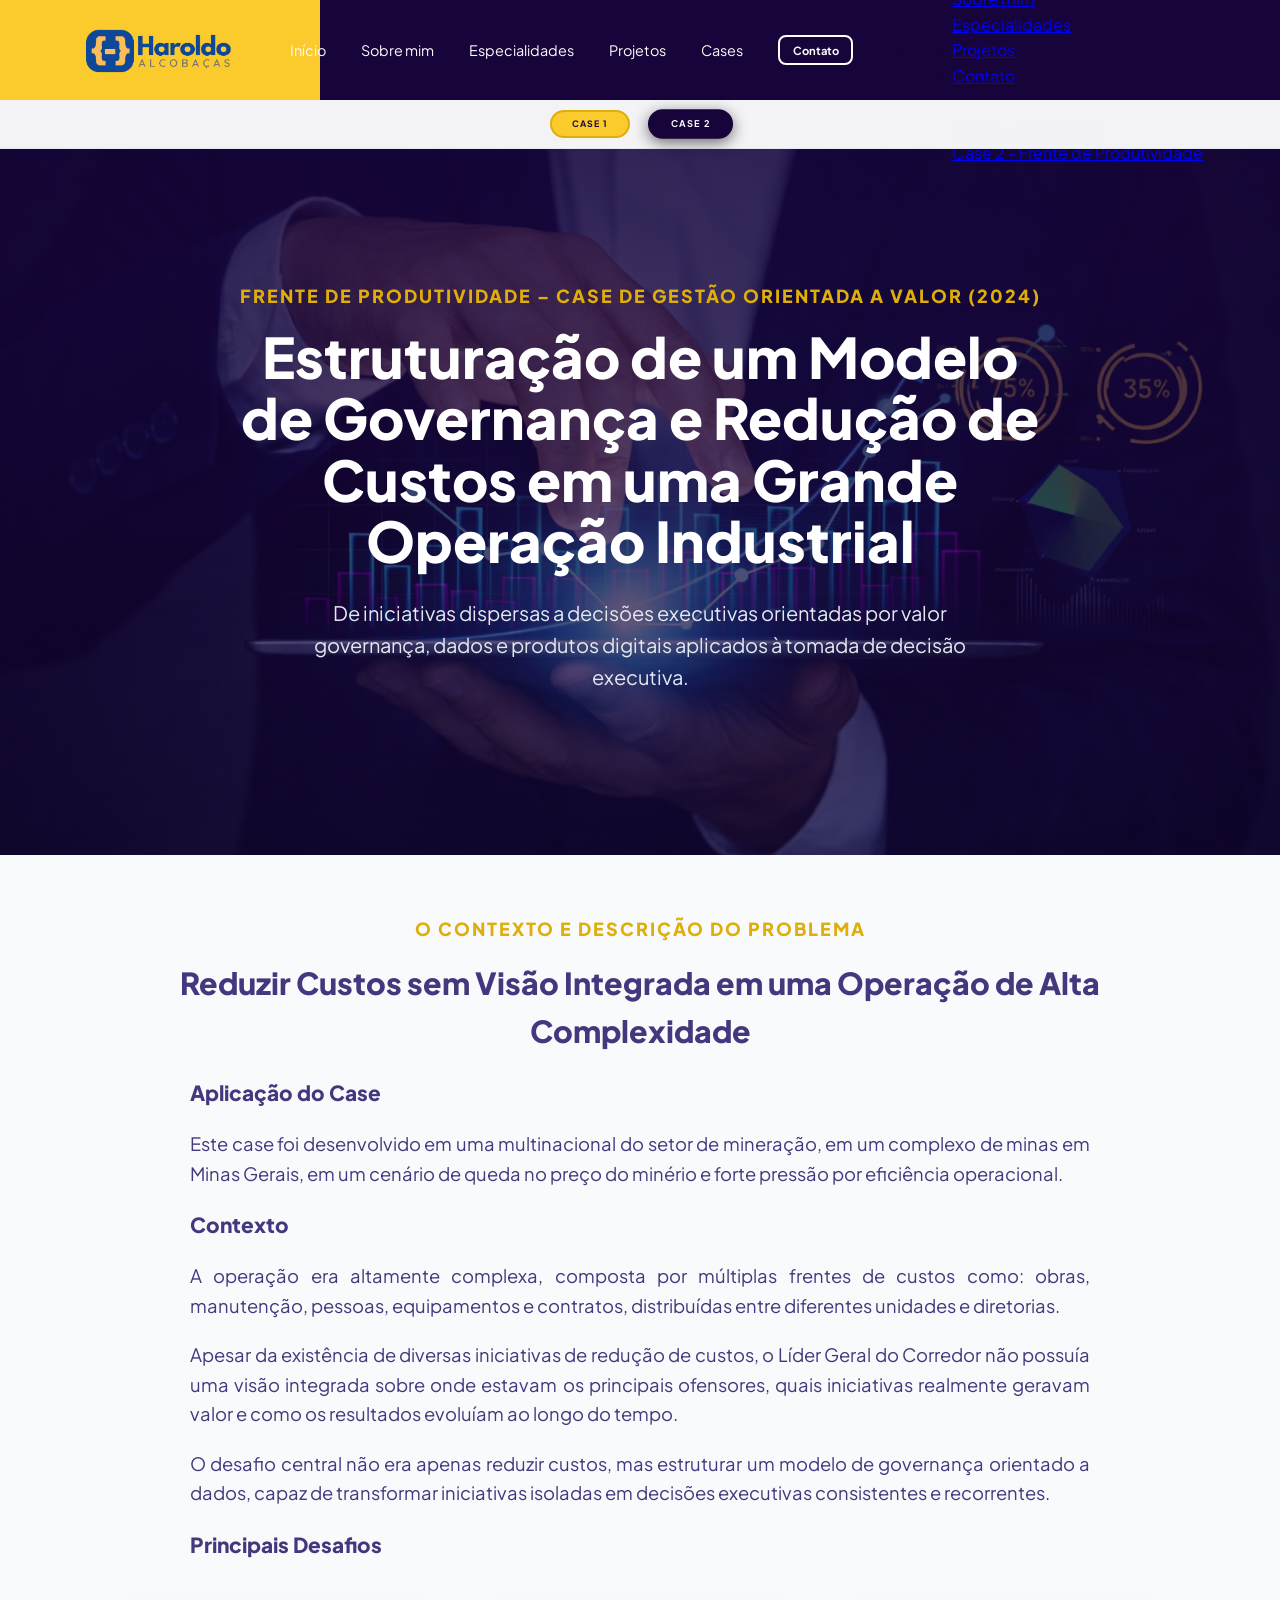
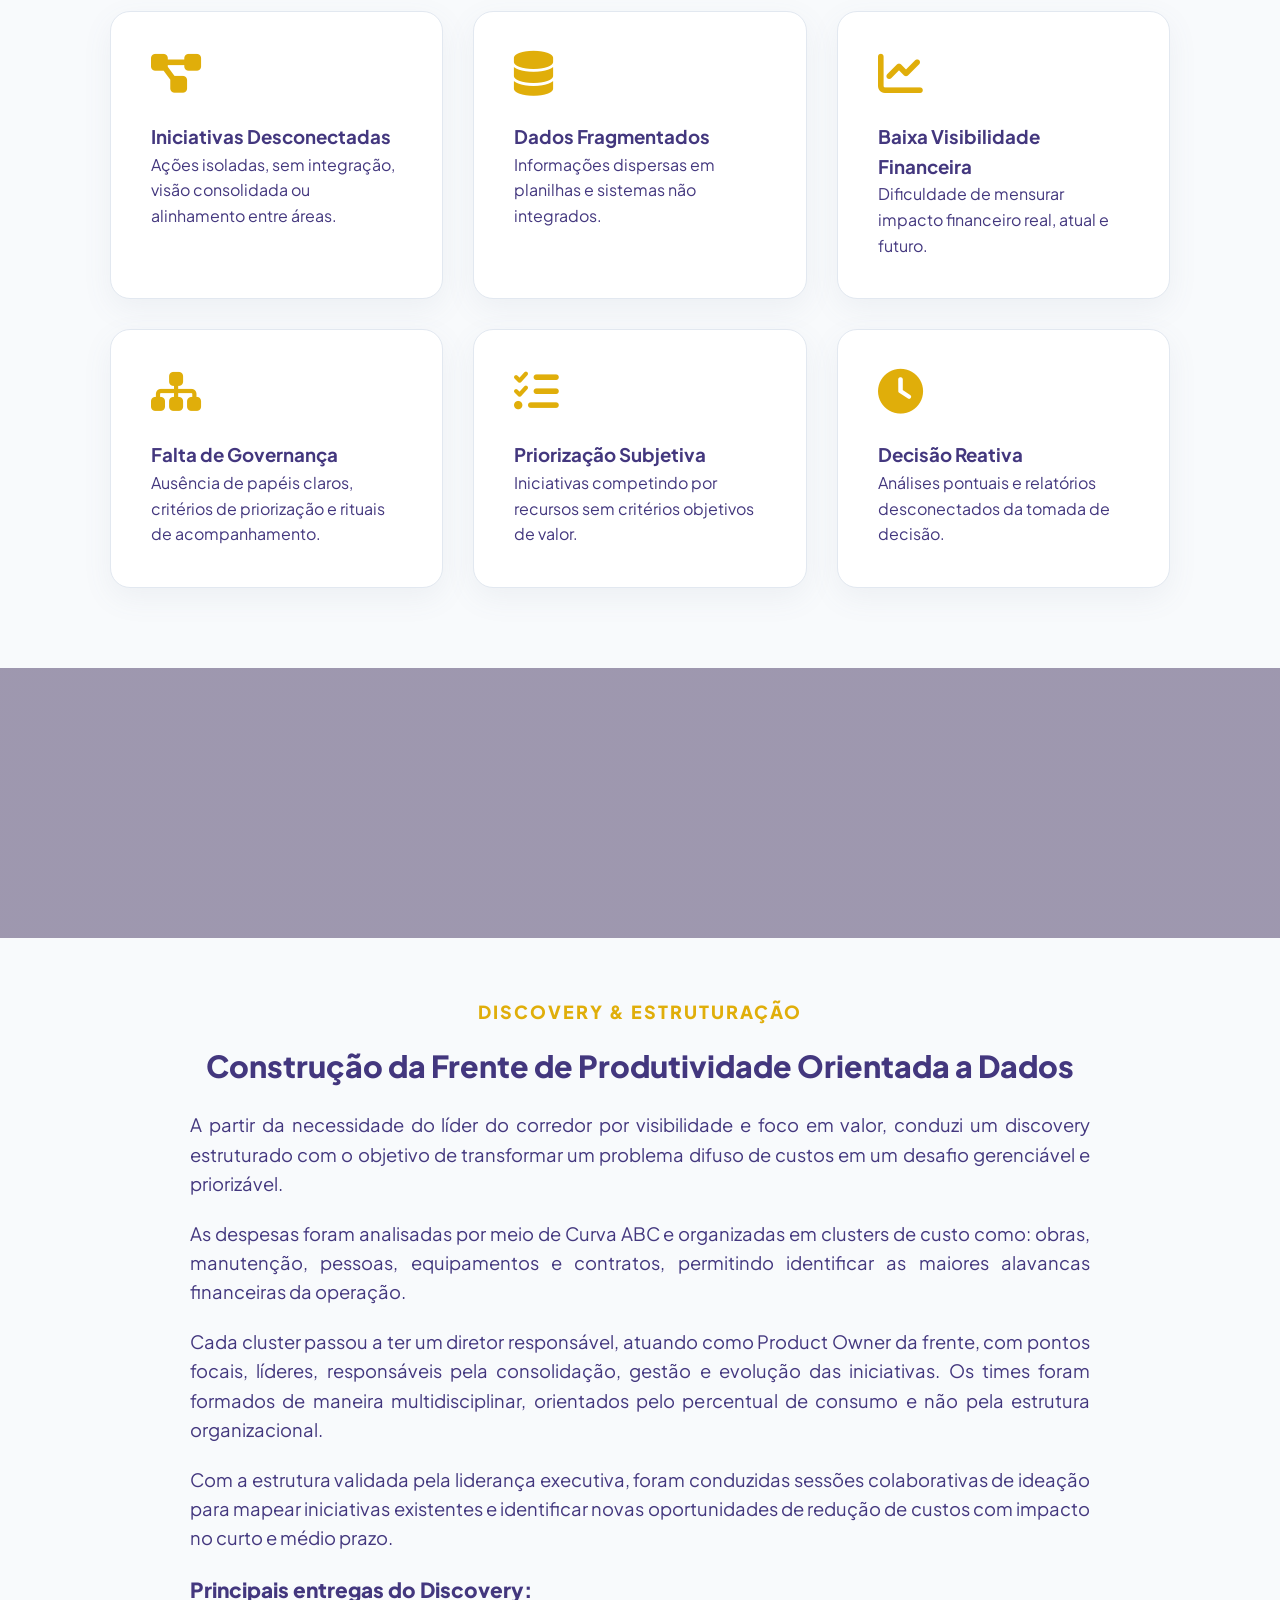
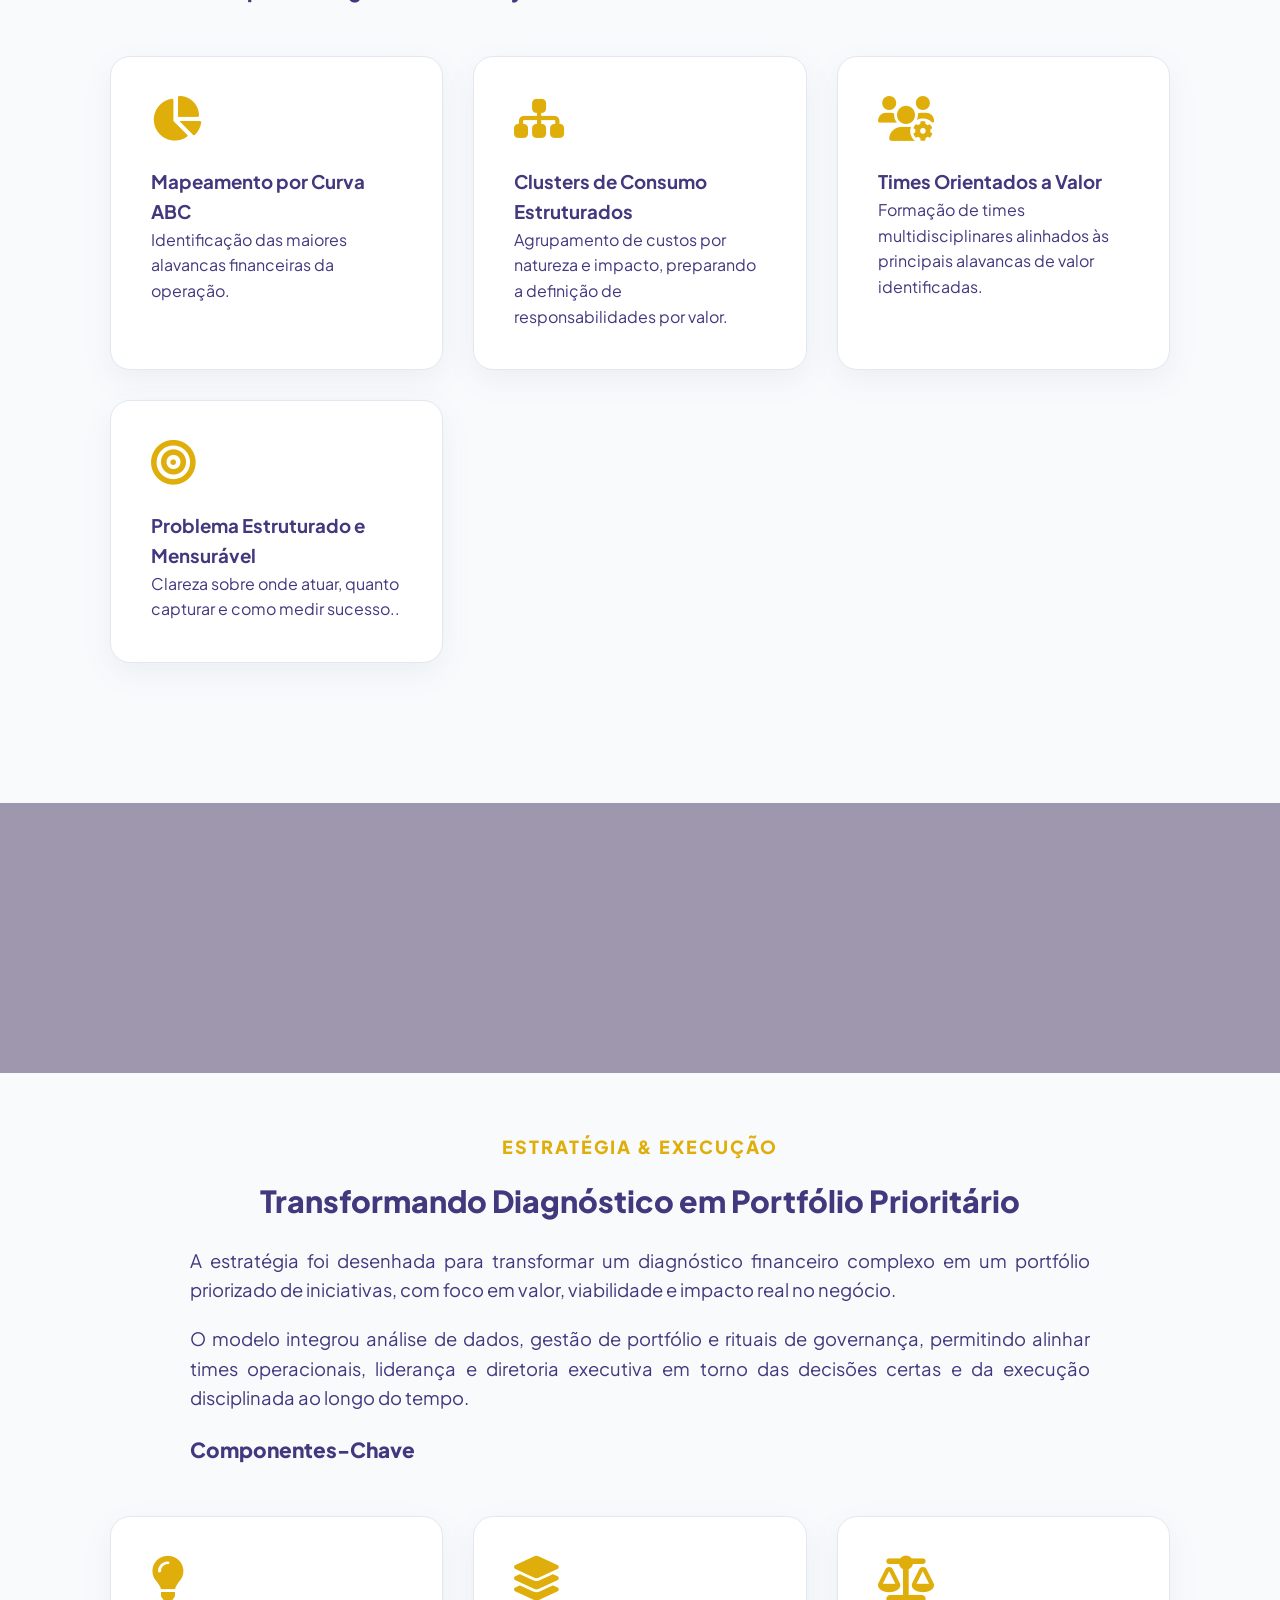
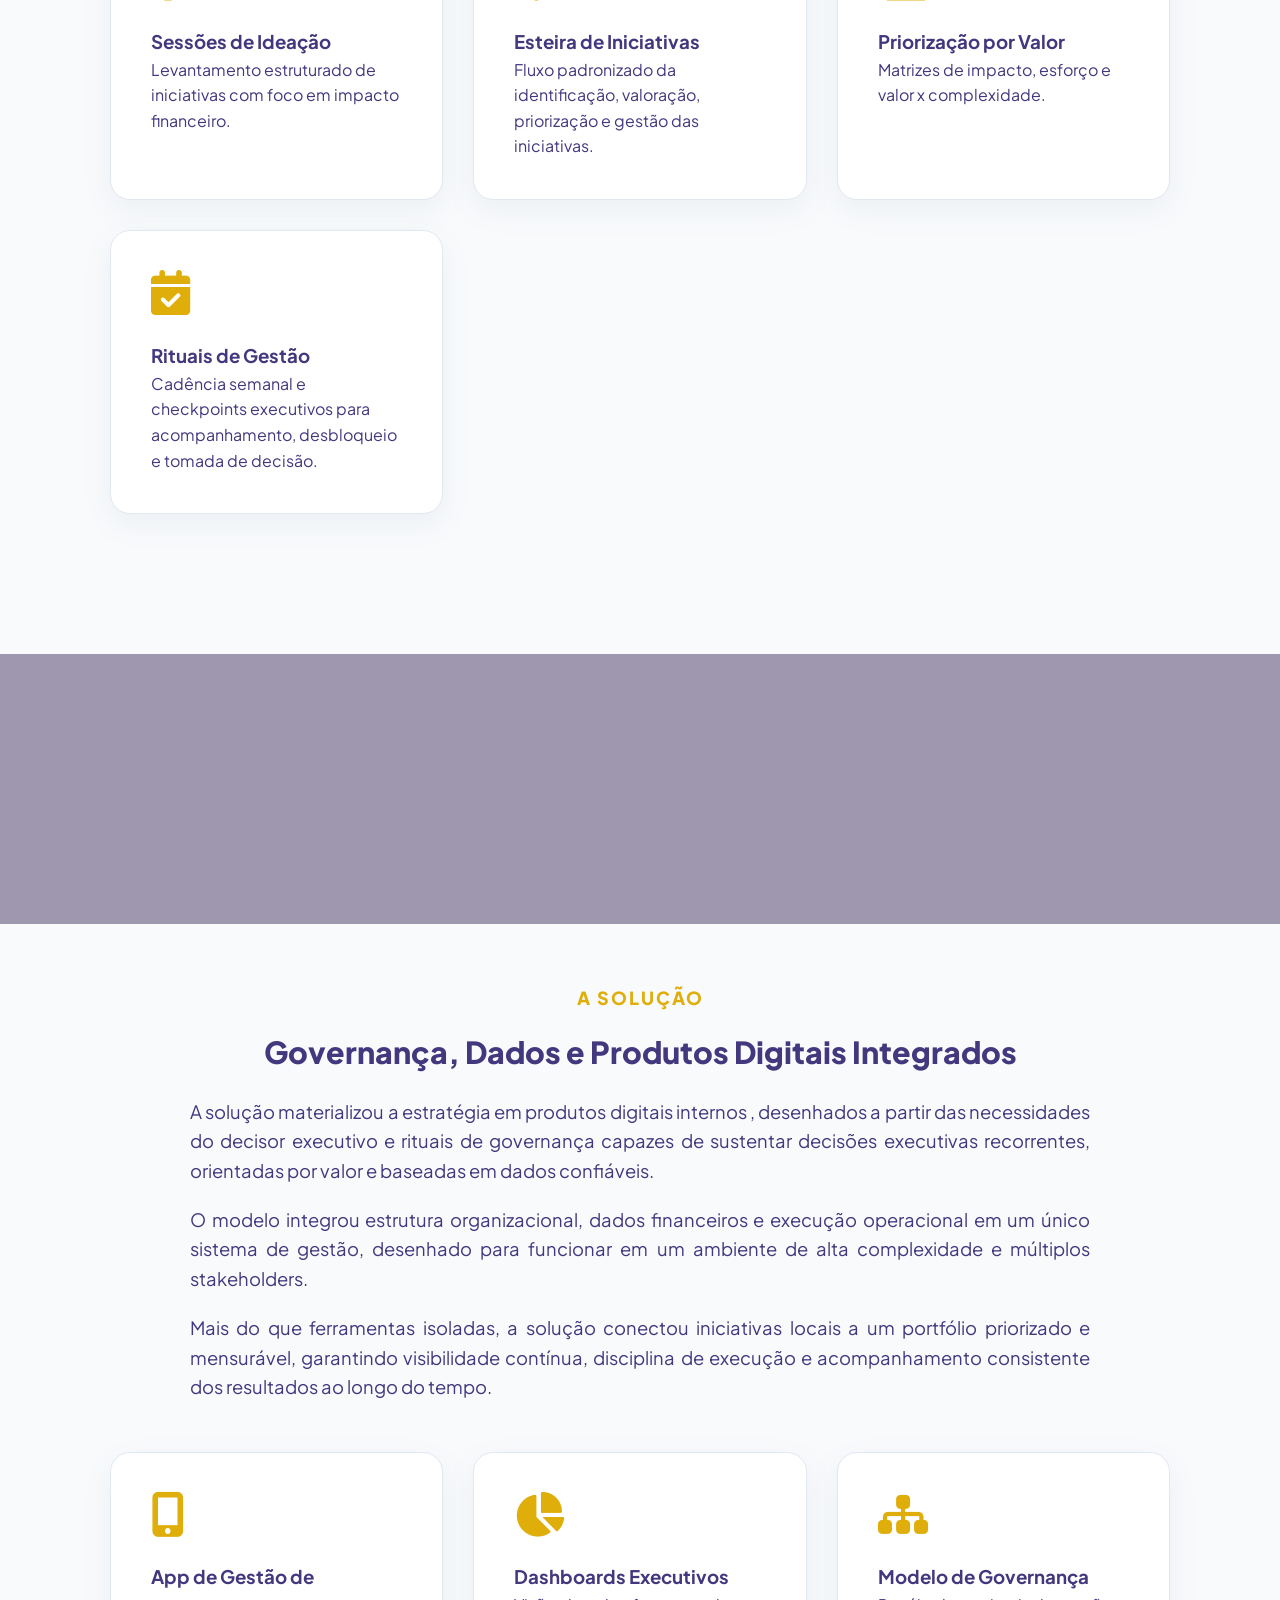
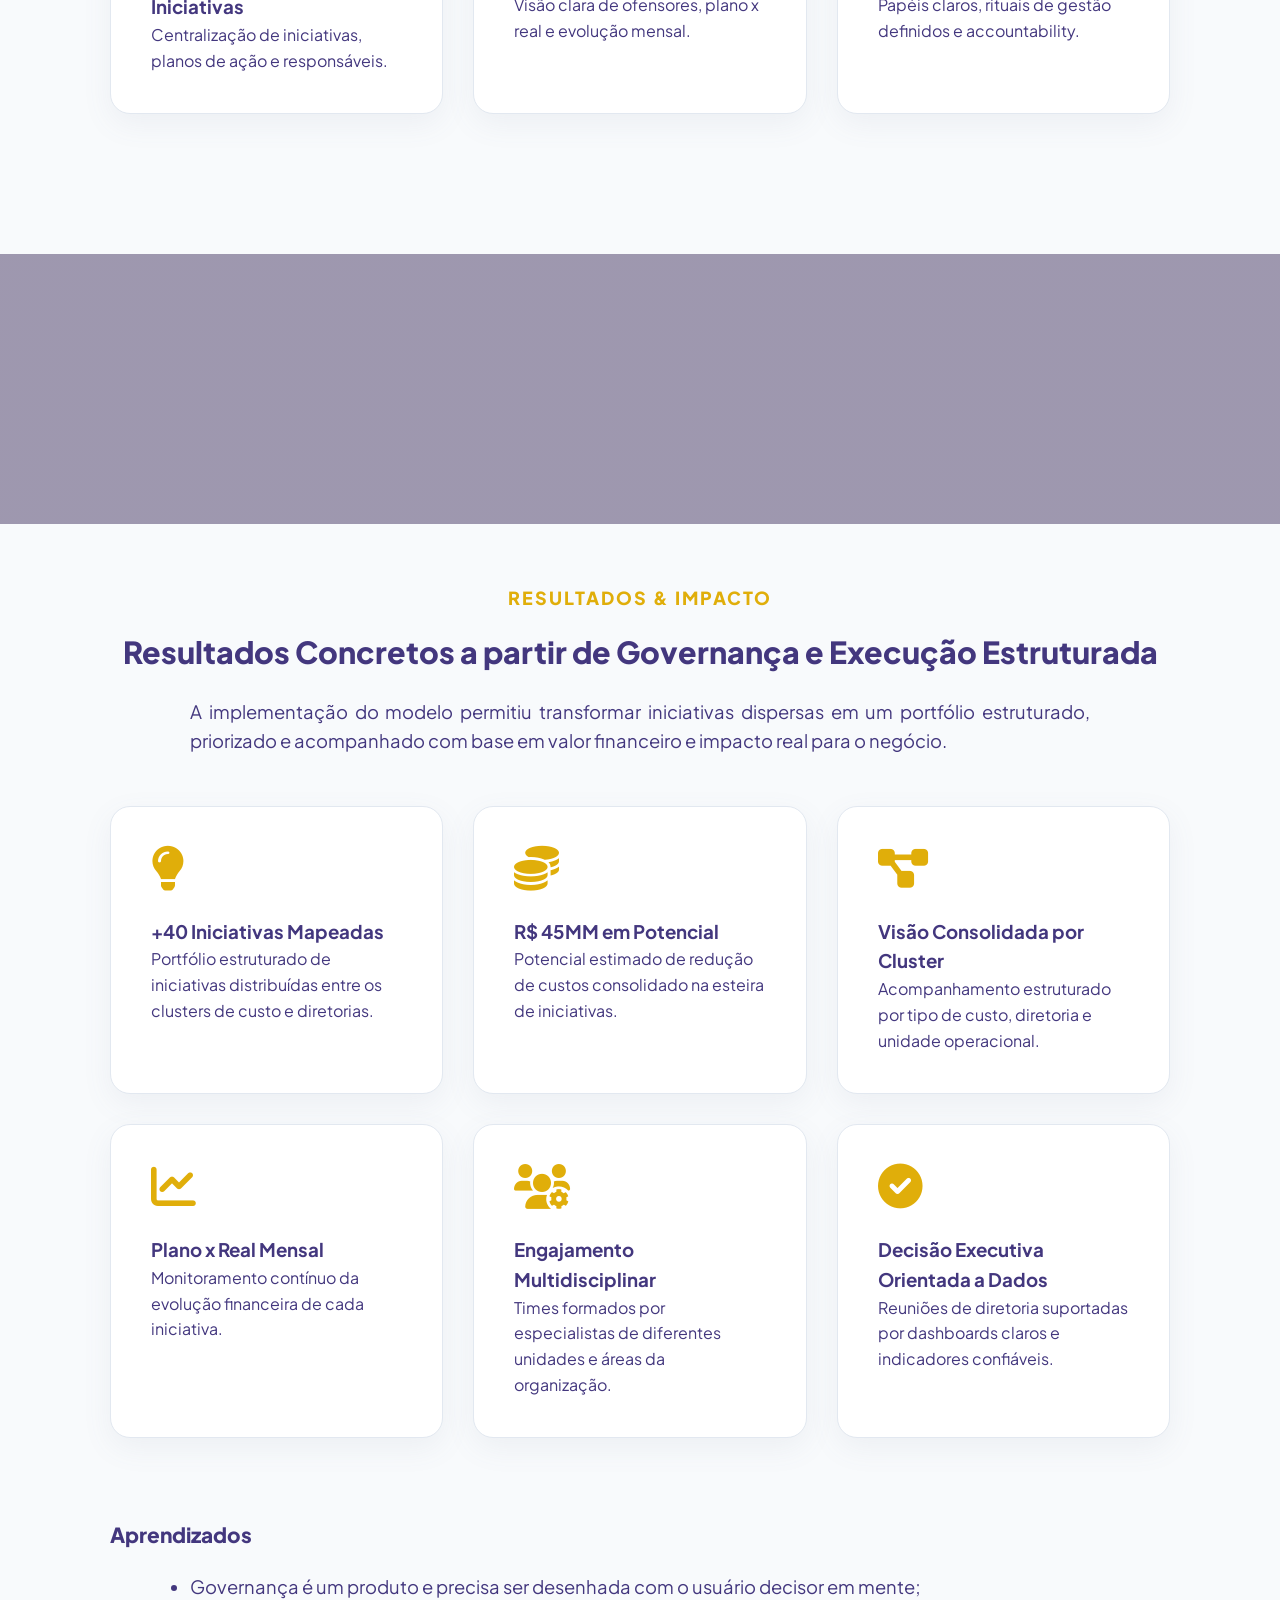
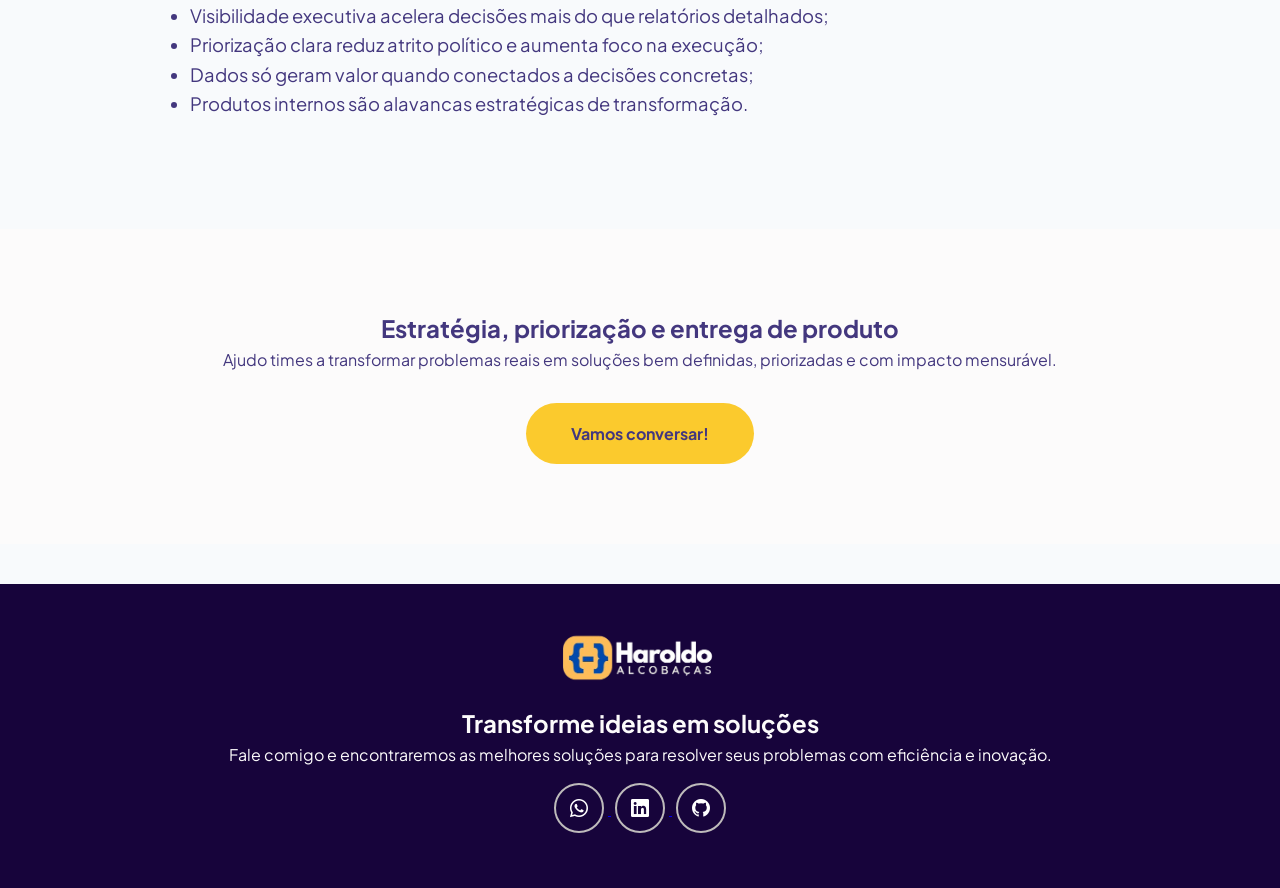
==== commit 518bd30c: "fix: Ajuste de links e retorno para componentes estaticos" ====
--- a/cases/case2.html
+++ b/cases/case2.html
@@ -16,9 +16,66 @@
 </head>
 <body class="page-case">
 
-    <div id="site-header"></div>
-
-    <div id="submenu-cases"></div>
+    <header class="site-header">
+        <div class="interface">
+
+            <section class="logo-cabecalho">
+            <img src="../images/logo.png" alt="Logo do site">
+            </section>
+
+            <nav class="menu-desktop">
+            <ul>
+                <li><a href="../index.html#inicio">Início</a></li>
+                <li><a href="../index.html#sobre-mim">Sobre mim</a></li>
+                <li><a href="../index.html#especialidades">Especialidades</a></li>
+                <li><a href="../index.html#portifolio">Projetos</a></li>
+                <li><a href="../cases/lavanderia.html">Cases</a></li>
+                <li>
+                <a href="https://web.whatsapp.com/send?phone=5598987417135" target="_blank">
+                    <button>Contato</button>
+                </a>
+                </li>
+            </ul>
+            </nav>
+
+            <div class="btn-menu-mobile" id="btn-menu-mobile">
+            <i class="bi bi-list"></i>
+            </div>
+
+            <nav class="menu-mobile" id="menu-mobile">
+            <i class="bi bi-x-circle" id="btn-fechar-menu"></i>
+
+            <ul>
+                <li><a href="../index.html#inicio">Início</a></li>
+                <li><a href="../index.html#sobre-mim">Sobre mim</a></li>
+                <li><a href="../index.html#especialidades">Especialidades</a></li>
+                <li><a href="../index.html#portifolio">Projetos</a></li>
+                <li>
+                    <a href="https://web.whatsapp.com/send?phone=5598987417135" target="_blank">
+                    Contato
+                    </a>
+                </li>                
+            </ul>
+
+            <!-- SUBMENU DE CASES NO MOBILE -->
+            <div class="menu-mobile-cases">
+                <span class="menu-mobile-title">Cases</span>
+                <ul>
+                <li><a href="../cases/lavanderia.html">Case 1 - Check Fácil</a></li>
+                <li><a href="../cases/case2.html">Case 2 - Frente de Produtividade</a></li>
+
+                </ul>
+            </div>
+            </nav>
+        </div>
+    </header>
+    <!-- Submenu de Cases -->
+    <nav id="submenu-cases" class="case-shortcuts">
+        <div class="container-nav">
+            <a href="../cases/lavanderia.html" >Case 1</a>
+            <a href="../cases/case2.html" class="active">Case 2</a>
+        </div>
+    </nav>
 
     <main>
         <section class="case-hero" id="top">
@@ -339,13 +396,42 @@
                 <a href="https://wa.me/5598987417135" class="cta-button">Vamos conversar!</a></p>
             </div>
         </div>
+        <button id="scrollToTopBtn" title="Voltar ao Topo"><i class="fas fa-arrow-up"></i></button>
     </main>
 
-    <div id="footer"></div>
-
-    <button id="scrollToTopBtn" title="Voltar ao Topo"><i class="fas fa-arrow-up"></i></button>
-
-    <script src="../js/include.js"></script>
+
+    <!-- <div id="footer"></div> -->
+    <footer id="contato">
+        <div class="interface">
+
+            <div class="logo-footer">
+                <img src="/images/logo-.png" alt="logo do site">
+                <h2>Transforme ideias em soluções</h2>
+                <p>
+                    Fale comigo e encontraremos as melhores soluções para resolver seus problemas
+                    com eficiência e inovação.
+                </p>
+            </div>
+
+            <div class="btn-redes">
+                <a href="https://web.whatsapp.com/send?phone=5598987417135" target="_blank">
+                    <button><i class="bi bi-whatsapp"></i></button>
+                </a>
+                <a href="https://www.linkedin.com/in/haroldoalcobacas/" target="_blank">
+                    <button><i class="bi bi-linkedin"></i></button>
+                </a>
+                <a href="https://github.com/haroldoalcobacas" target="_blank">
+                    <button><i class="bi bi-github"></i></button>
+                </a>
+            </div>
+
+        </div>
+    </footer>
+
+
+
+    <!-- <script src="../js/include.js"></script> -->
+
     <script src="../js/menu_mobile.js"></script>
 
 
--- a/css/style.css
+++ b/css/style.css
@@ -81,7 +81,7 @@
 
 /* Cabeçalho */
 /* HEADER GLOBAL */
-#site-header header {
+header.site-header {
     position: fixed;
     top: 0;
     width: 100%;
@@ -142,64 +142,79 @@
     transform: scale(0.9);
 }
 
-/* Menu mobile */
-
-.menu-mobile {
-    position: fixed;
-    top: 0;
-    left: -100%;
-    width: 100%;
-    height: 100vh;
+
+/* SUBMENU */
+/* ========================================================================== 
+   SUBMENU DE CASES - ESTILO DE BOTÃO
+   ========================================================================== */
+
+#submenu-cases {
+    position: absolute; /* sai do fluxo do header */
+    top: 100px;         /* logo abaixo do header de 100px */
+    left: 0;
+    width: 100%;
+    z-index: 1300;      /* maior que header (1200) */
+    background: rgba(255, 255, 255, 0.95);
+    backdrop-filter: blur(8px);
+    padding: 10px 0;
+    border-bottom: 1px solid var(--border-light, #eee);
+}
+
+.case-shortcuts .container-nav {
+    display: flex;
+    justify-content: center;
+    gap: 20px;
+    max-width: 1200px;
+    margin: 0 auto;
+}
+
+/* Estado Base do Botão */
+.case-shortcuts a {
+    text-decoration: none;
+    padding: 5px 20px;
+    border-radius: 50px;
+    font-size: 0.55rem;
+    font-weight: 700;
+    text-transform: uppercase;
+    letter-spacing: 1px;
+
+    color: var(--cor-secondary);
+    background-color: var(--cor-primary);
+    border: 2px solid var(--cor-primary2);
+
+    transition: all 0.35s ease;
+    display: inline-block;
+    cursor: pointer;
+}
+
+/* Hover */
+.case-shortcuts a:hover {
     background-color: var(--cor-secondary);
-    text-align: right;
-    padding: 32px 20px;
-    pointer-events: none;
-    transition: 0.5s;
-    z-index: 5000;
-}
-
-.menu-mobile ul{
-    list-style: none;
-    padding: 34px 0;
-}
-
-.menu-mobile ul li a{
-    color: var(--cor-primary);
-    font-size: 1.2rem;
-    text-decoration: none;
-    padding: 22px;
-    display: block;
-    transition: .4s;
-}
-.menu-mobile ul li a:hover{
-    background-color: var(--cor-primary);
-    color: var(--cor-link-hover);
-}
-
-.btn-menu-mobile i{
-    margin-top: 10px;
-    font-size: 2.2rem;
-    color: var(--cor-secondary); 
-    cursor: pointer;  
-}
-
-.menu-mobile .bi-x-circle {
-    font-size: 2.2rem;
-    color: var(--cor-primary);
-    cursor: pointer;
-    margin-right: 20px;
-    margin-bottom: 20px;
-}
-
-.menu-mobile.abrir-menu{
-    left: 0;
-    pointer-events: initial;
-}
-
-.btn-menu-mobile {
-    position: relative;
-    z-index: 1300;
-}
+    border-color: var(--cor-secondary);
+    color: #fff;
+
+    transform: translateY(-2px) scale(1.08);
+    box-shadow: 0 10px 20px rgba(23, 4, 59, 0.35);
+}
+
+/* Botão da página atual */
+.case-shortcuts a.active {
+    background-color: var(--cor-secondary) !important;
+    color: var(--cor-terciary) !important;
+    border-color: var(--cor-secondary) !important;
+
+    transform: scale(1.05);
+    box-shadow: 0 4px 14px rgba(20, 20, 20, 0.6);
+    cursor: default;
+}
+
+.case-shortcuts a.active:active {
+    transform: scale(1.05);
+}
+
+
+
+
 
 /* HERO */
 section.hero{
@@ -531,7 +546,7 @@
 /* Container dos cards usando Grid Responsiva */
 section.portifolio .flex {
     display: grid;
-    grid-template-columns: repeat(4, 1fr);
+    grid-template-columns: repeat(3, 1fr);
     gap: 10px;
     margin-top: 60px;
     justify-items: center;
@@ -615,7 +630,7 @@
     font-size: 0.7rem;
     color: #676f86;
     padding: 2px;
-    margin-bottom: 20px;
+    margin-bottom: 5px;
     text-align: left;
     min-height: 20px; 
 }
@@ -623,7 +638,7 @@
 /* Botão Moderno */
 .btn-case {
     display: inline-block;
-    padding: 10px;
+    padding: 6px;
     border-radius: 12px;
     background-color: var(--cor-link-hover);
     color: #ffffff;
@@ -633,7 +648,7 @@
     font-size: 0.9rem;
     transition: all 0.3s ease;
     border: 1px solid var(--cor-secondary);
-    margin-top: 2px;
+    margin-top: 1px;
 }
 
 .btn-case:hover {
@@ -649,10 +664,11 @@
 }
 
 footer .interface {
-    display: flex;
-    align-items: center;
+    flex-direction: column;
+    align-items: center;
+    text-align: center;
     justify-content: space-between;
-    gap: 20px;
+    gap: 10px;
     color: var(--cor-texto); 
 }
 
@@ -672,7 +688,7 @@
     cursor: pointer;
     transition: transform 0.3s;
     padding: 8px;
- 
+    margin: 15px 4px;
 }
 
 footer .btn-redes button:hover {
@@ -764,110 +780,7 @@
     }
 }
 
-/* ==========================================================================
-   SUBMENU DE CASES - ESTILO DE BOTÃO
-   ========================================================================== */
-
-#submenu-cases {
-    position: fixed;
-    top: 90px; /* Ajuste para ficar exatamente abaixo do seu header */
-    left: 0;
-    width: 100%;
-    z-index: 1200;
-    background: rgba(255, 255, 255, 0.85); /* Efeito semi-transparente */
-    backdrop-filter: blur(10px); /* Desfoque no fundo para ficar moderno */
-    padding: 10px 0;
-    border-bottom: 1px solid var(--border-light, #eee);
-}
-
-.case-shortcuts .container-nav {
-    display: flex;
-    justify-content: center;
-    gap: 20px;
-    max-width: 1200px;
-    margin: 0 auto;
-}
-
-/* Estado Base do Botão */
-.case-shortcuts a {
-    text-decoration: none;
-    padding: 6px 22px;
-    border-radius: 50px;
-    font-size: 0.55rem;
-    font-weight: 700;
-    text-transform: uppercase;
-    letter-spacing: 1px;
-
-    color: var(--cor-secondary);
-    background-color: var(--cor-primary);
-    border: 2px solid var(--cor-primary2);
-
-    transition: all 0.35s ease;
-    display: inline-block;
-    cursor: pointer;
-}
-
-/* EFEITO DE HOVER (Passar o Mouse) */
-.case-shortcuts a:hover {
-    background-color: var(--cor-secondary);
-    border-color: var(--cor-secondary);
-    color: #fff;
-
-    transform: translateY(-2px) scale(1.08);
-    box-shadow: 0 10px 20px rgba(23, 4, 59, 0.35);
-}
-
-/* Botão da página atual */
-.case-shortcuts a.active {
-    background-color: var(--cor-secondary) !important;
-    color: var(--cor-terciary) !important;
-    border-color: var(--cor-secondary) !important;
-
-    transform: scale(1.05); /* DESTACA */
-    box-shadow: 0 4px 14px rgba(20, 20, 20, 0.6);
-    cursor: default;
-}
-
-.case-shortcuts a.active:active {
-    transform: scale(1.05);
-}
-
-.menu-mobile-cases {
-    margin-top: 30px;
-    border-top: 1px solid rgba(255,255,255,0.2);
-    padding-top: 20px;
-}
-
-.menu-mobile-title {
-    display: block;
-    color: var(--cor-primary);
-    font-size: 0.85rem;
-    font-weight: 700;
-    text-transform: uppercase;
-    letter-spacing: 1px;
-    margin-bottom: 12px;
-}
-
-.menu-mobile-cases ul {
-    list-style: none;
-    padding: 0;
-}
-
-.menu-mobile-cases li a {
-    display: block;
-    padding: 14px 22px;
-    font-size: 1.1rem;
-    color: #fff;
-    text-decoration: none;
-}
-
-.menu-mobile-cases li a:hover {
-    background-color: var(--cor-primary);
-    color: var(--cor-secondary);
-}
-
-
-
-
-
-
+
+
+
+
--- a/css/responsivo.css
+++ b/css/responsivo.css
@@ -1,7 +1,7 @@
 @media (max-width: 1020px) {
 
-    #site-header header {
-        background-image: none;
+    header.site-header {
+        background-image: none; 
         background-color: var(--cor-primary);
     }
 
@@ -13,40 +13,88 @@
 
     
    /* -------- menu mobile -------- */
-
-    /* Mostra botão do menu mobile */
+    /* -------- Botão Hamburguer -------- */
     .btn-menu-mobile {
         display: block;
         position: relative;
-        z-index: 1900;
-    }
-
-    /* Ajuste do ícone */
+        z-index: 2000;
+        cursor: pointer;
+    }
+
     .btn-menu-mobile i {
         font-size: 2.2rem;
         color: var(--cor-secondary);
     }
 
-    /* Esconde menu desktop */
-    .menu-desktop {
+    /* -------- Esconde menu desktop -------- */
+    .menu-desktop,
+    #submenu-cases,
+    .header-submenu {
         display: none;
     }
 
-    /* Submenu de Cases no Menu Mobile */
+    /* -------- Container Menu Mobile -------- */
+    .menu-mobile {
+        position: fixed;
+        top: 100px; 
+        right: -100%; 
+        width: 80%;
+        height: calc(100vh - 100px);
+        background-color:#44445a;
+        z-index: 9000;
+        padding: 32px;
+        transition: right 0.4s ease;
+        overflow-y: auto;
+    }
+    nav ul {
+        list-style: none;
+        padding: 0;
+        margin: 0;
+    }
+
+    /* -------- Menu aberto -------- */
+    .menu-mobile.abrir-menu {
+        right: 0;
+    }
+
+    #btn-fechar-menu {
+        font-size: 2rem;
+        cursor: pointer;
+        z-index: 10001;
+        color: var(--cor-primary);
+    }
+
+    /* -------- Links principais -------- */
+    .menu-mobile a {
+        display: block;
+        padding: 12px 0;
+        font-size: 1.1rem;
+        font-weight: 500;
+        text-decoration: none;
+        color: #ffffff; /* TEXTO BRANCO */
+        transition: color 0.3s ease, transform 0.3s ease;
+    }
+
+    .menu-mobile a:hover {
+        color: var(--cor-primary); /* AMARELO NO HOVER */
+        transform: translateX(4px);
+    }
+
+    /* -------- Submenu de Cases -------- */
     .menu-mobile-cases {
-        margin-top: 20px;
-        padding-top: 15px;
-        border-top: 1px solid rgba(255, 255, 255, 0.15);
+        margin-top: 30px;
+        padding-top: 20px;
+        border-top: 1px solid rgba(255, 255, 255, 0.2);
     }
 
     .menu-mobile-title {
         display: block;
+        margin-bottom: 14px;
         font-size: 0.75rem;
         font-weight: 700;
         letter-spacing: 1px;
         text-transform: uppercase;
-        color: var(--cor-secondary);
-        margin-bottom: 10px;
+        color: var(--cor-primary); /* amarelo */
     }
 
     .menu-mobile-cases ul {
@@ -56,43 +104,16 @@
     }
 
     .menu-mobile-cases li a {
-        display: block;
-        padding: 10px 0;
-        font-size: 0.9rem;
-        color: #fff;
-        text-decoration: none;
+        font-size: 0.95rem;
         opacity: 0.9;
     }
 
     .menu-mobile-cases li a:hover {
         opacity: 1;
-        color: var(--cor-secondary);
-    }
-
-    .case-shortcuts .container-nav {
-        gap: 8px;
-        flex-wrap: wrap;
-    }
-
-    .case-shortcuts a {
-        padding: 6px 12px;
-        font-size: 0.75rem;
-    }
-
-    #submenu-cases {
-        display: none;
-    }
-    .container-nav {
-        gap: 10px;
-        overflow-x: auto;
-        padding: 0 15px;
-        justify-content: flex-start;
-    }
-    .case-shortcuts a {
-        padding: 8px 18px;
-        font-size: 0.75rem;
-        flex-shrink: 0;
-    }
+        color: var(--cor-primary);
+    }
+
+
 
 
     /* Estilo da hero */
@@ -162,11 +183,21 @@
 
 
     section.especialidades .flex {
-        gap: 60px;
-        display: block;
-        text-align: center;
-        
-        
+        display: flex;              /* manter flex */
+        flex-direction: column;     /* empilha os cards */
+        align-items: center;        /* centraliza horizontalmente */
+        gap: 30px;                  /* espaçamento entre os cards */
+        text-align: center;         /* centraliza texto */
+    }
+
+    section.especialidades .especialidades-box {
+        width: 90%;                 /* ocupa quase toda a tela */
+        margin-top: 20px;           /* menos espaço no topo */
+    }
+
+    section.especialidades .especialidades-box h3,
+    section.especialidades .especialidades-box p {
+        text-align: center;         /* centraliza texto */
     }
 
     /* -------Estilo Portifolio -----------*/
@@ -191,15 +222,22 @@
     }
 
     .project-title {
-        font-weight: 600;
-        margin-bottom: 10px;
-        text-align: center;
-        font-size: 1.2em;
+        font-weight: 800;
+        margin-bottom: 0px;
+        text-align: left;
+        font-size: 0.9rem;
         color: #676f86;
         position: relative;
         cursor: default;
         transition: color 0.3s;
-    }   
+    }  
+
+    .btn-case {
+        display: inline-block;
+        padding: 9px;
+        font-size: 0.8rem;
+        margin-top: 0px;
+    }
 
 
     /*   cta section   */
@@ -252,7 +290,7 @@
         padding: 5px;
         line-height: 3;
     }
-
+}
 
 
     @media (max-width: 480px) {
@@ -267,8 +305,4 @@
             font-size: 14px;
         }
 
-
-
-
-
-}
+}
--- a/css/case2.css
+++ b/css/case2.css
@@ -220,7 +220,7 @@
    ========================================================================== */
 .cta-section {
     background: var(--cor-texto);
-    color: var(--text-main);
+    color: var(--text-dim);
     text-align: center;
     padding: 80px 20px;
     margin-top: 0;
@@ -229,7 +229,7 @@
 .cta-button {
     display: inline-block;
     background: var(--cor-primary);
-    color: var(--cor-secondary);
+    color: var(--text-dim);
     padding: 18px 45px;
     border-radius: 50px;
     text-decoration: none;
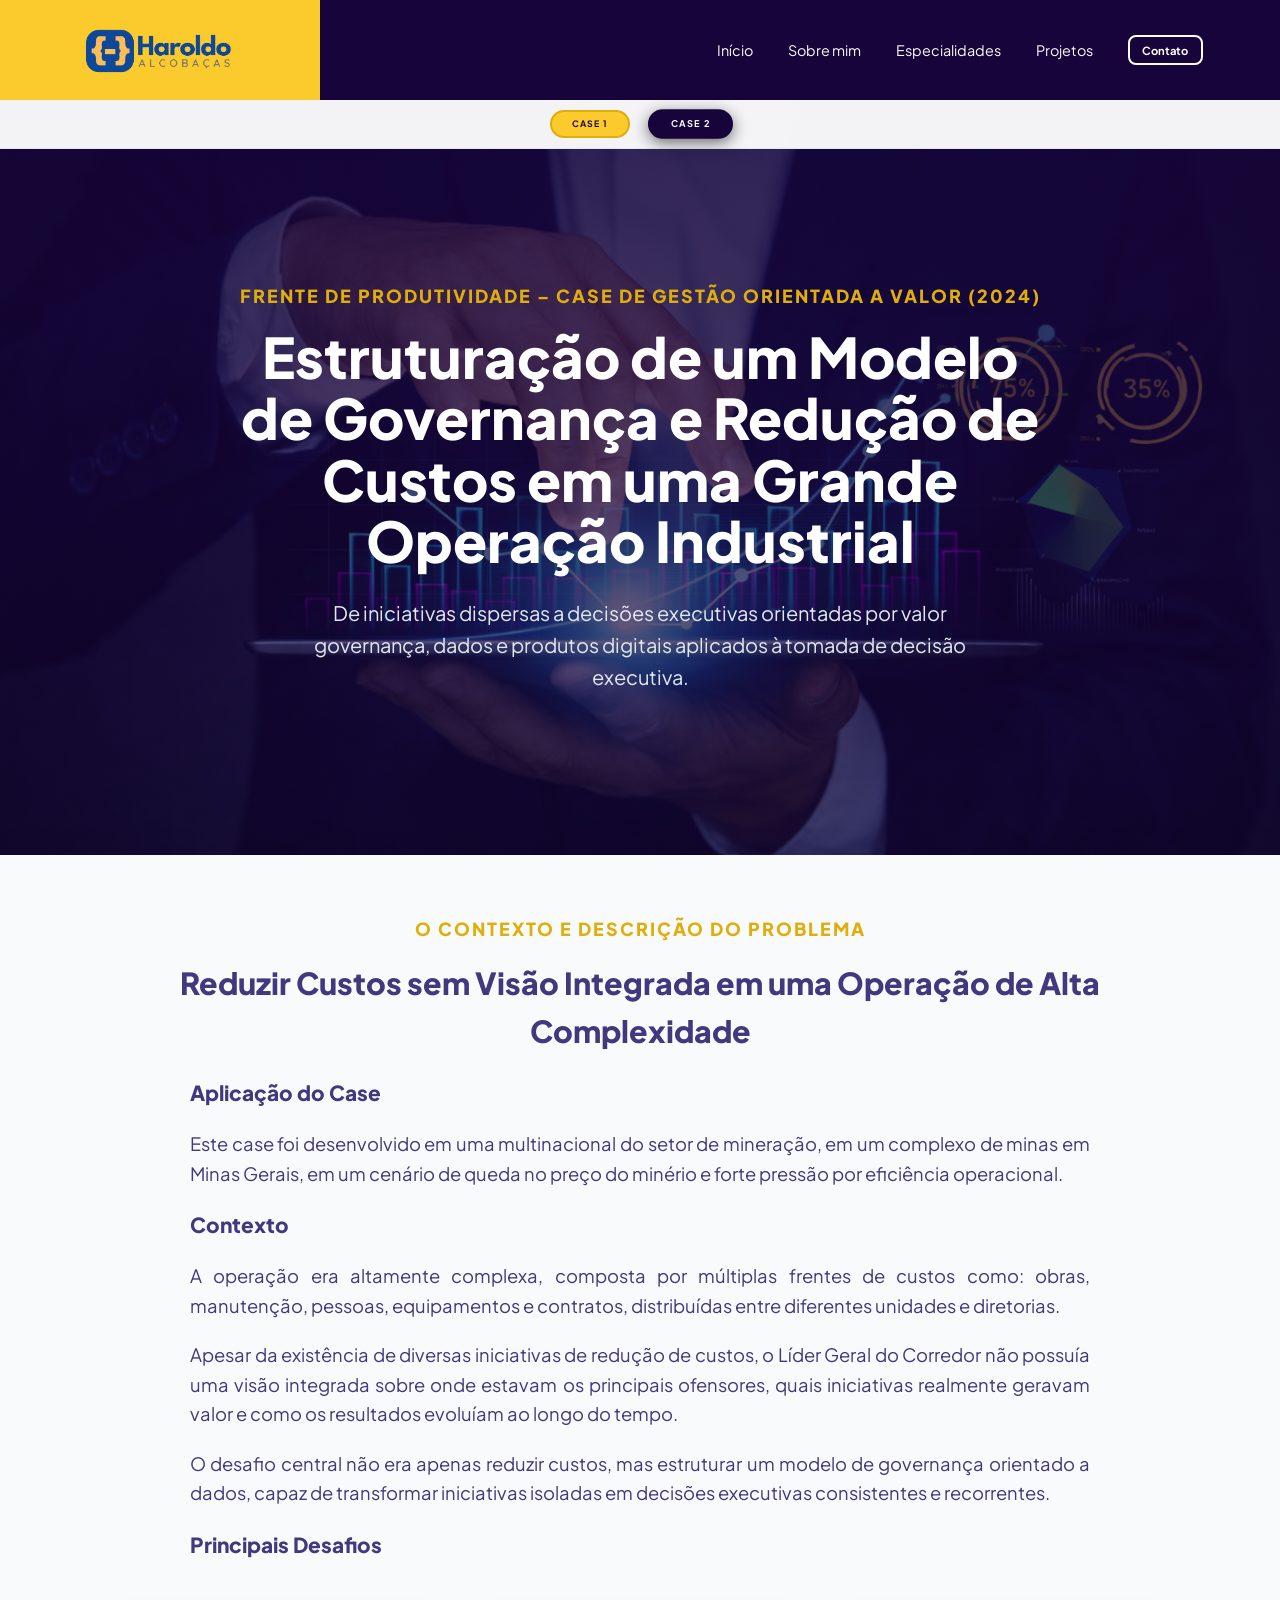
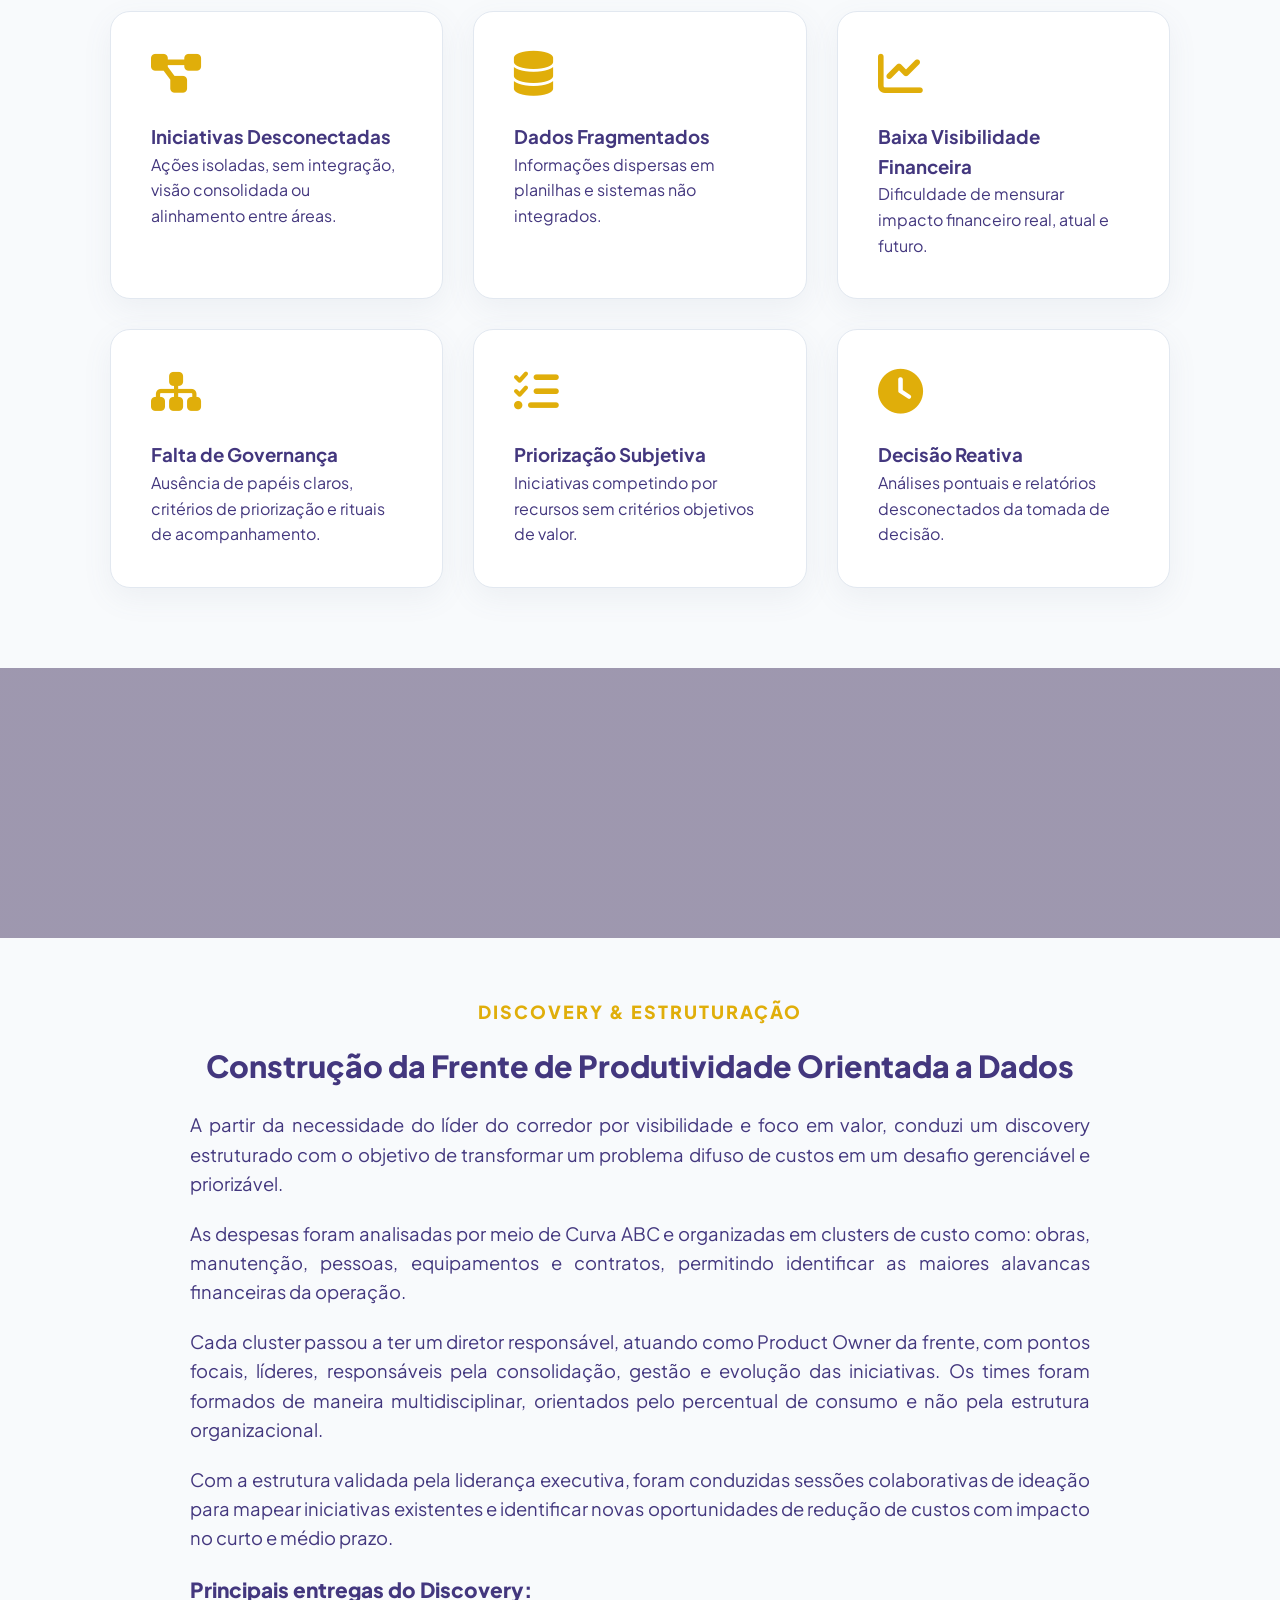
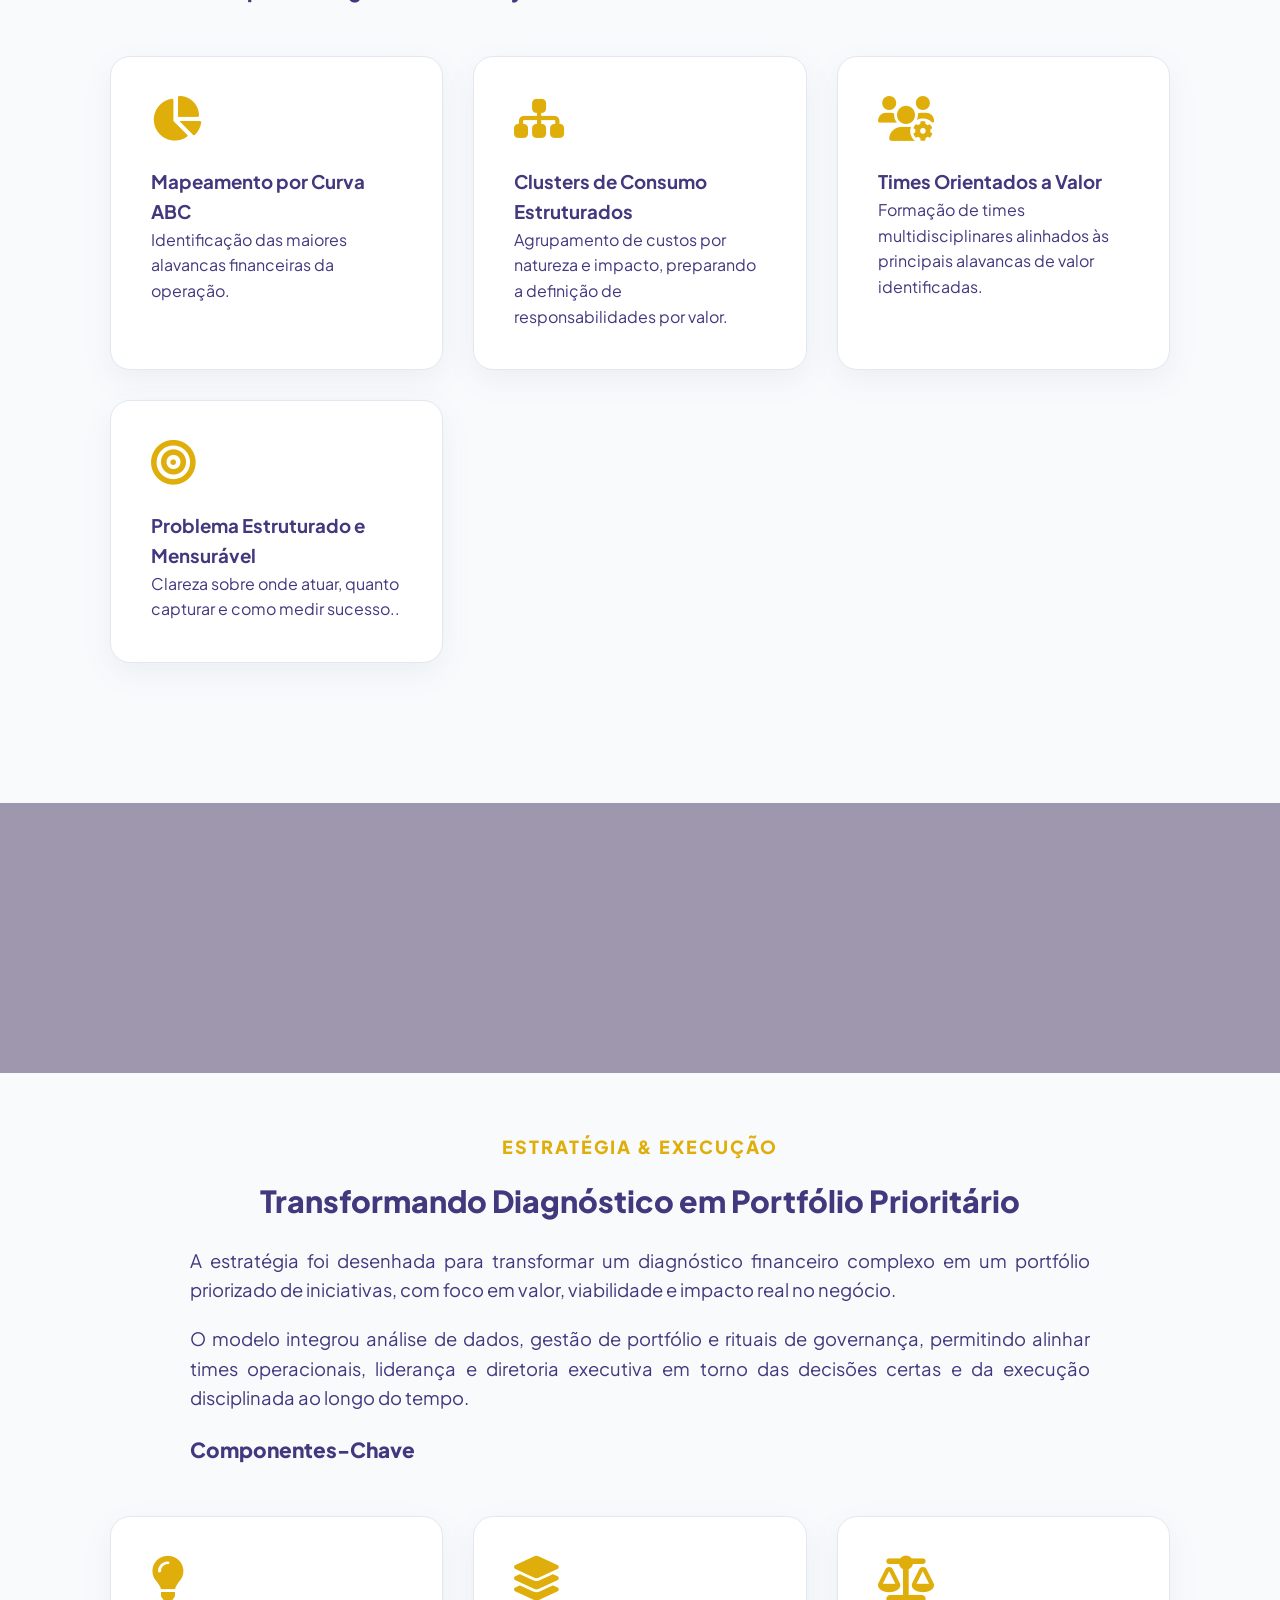
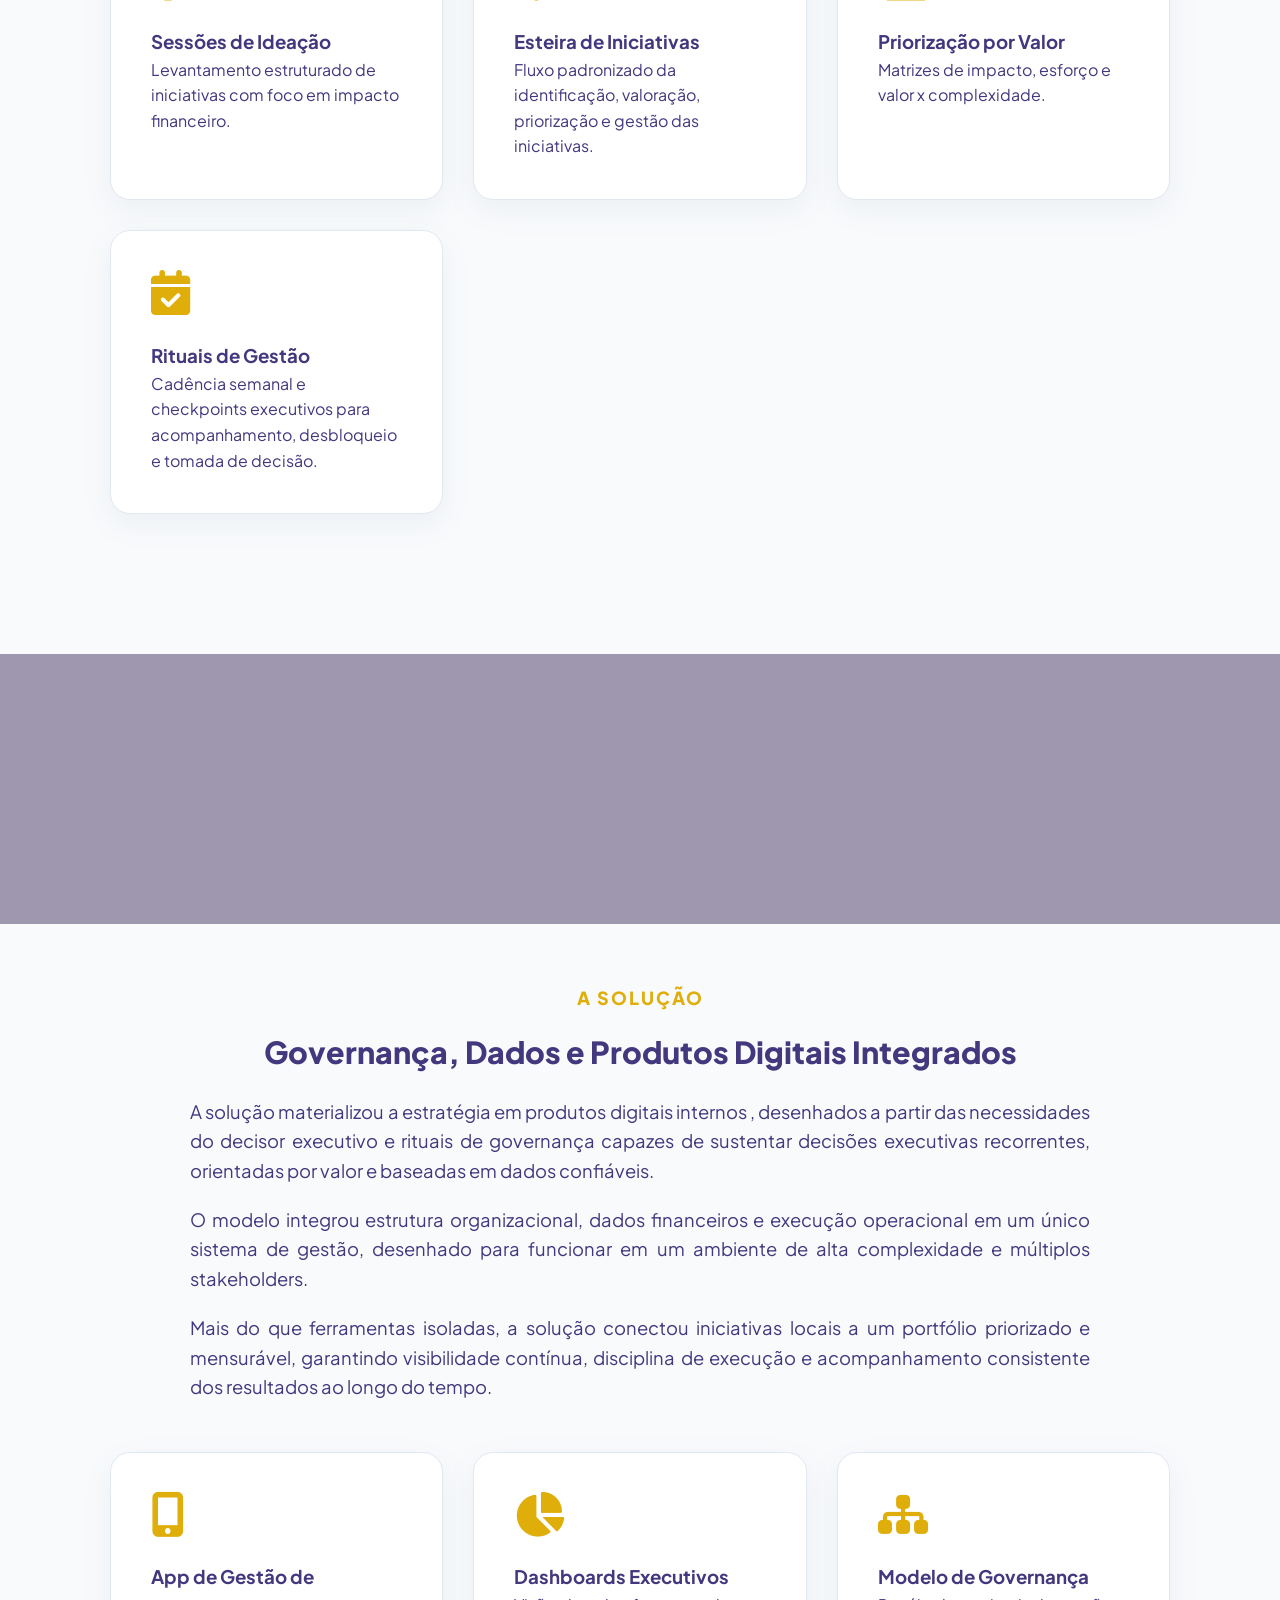
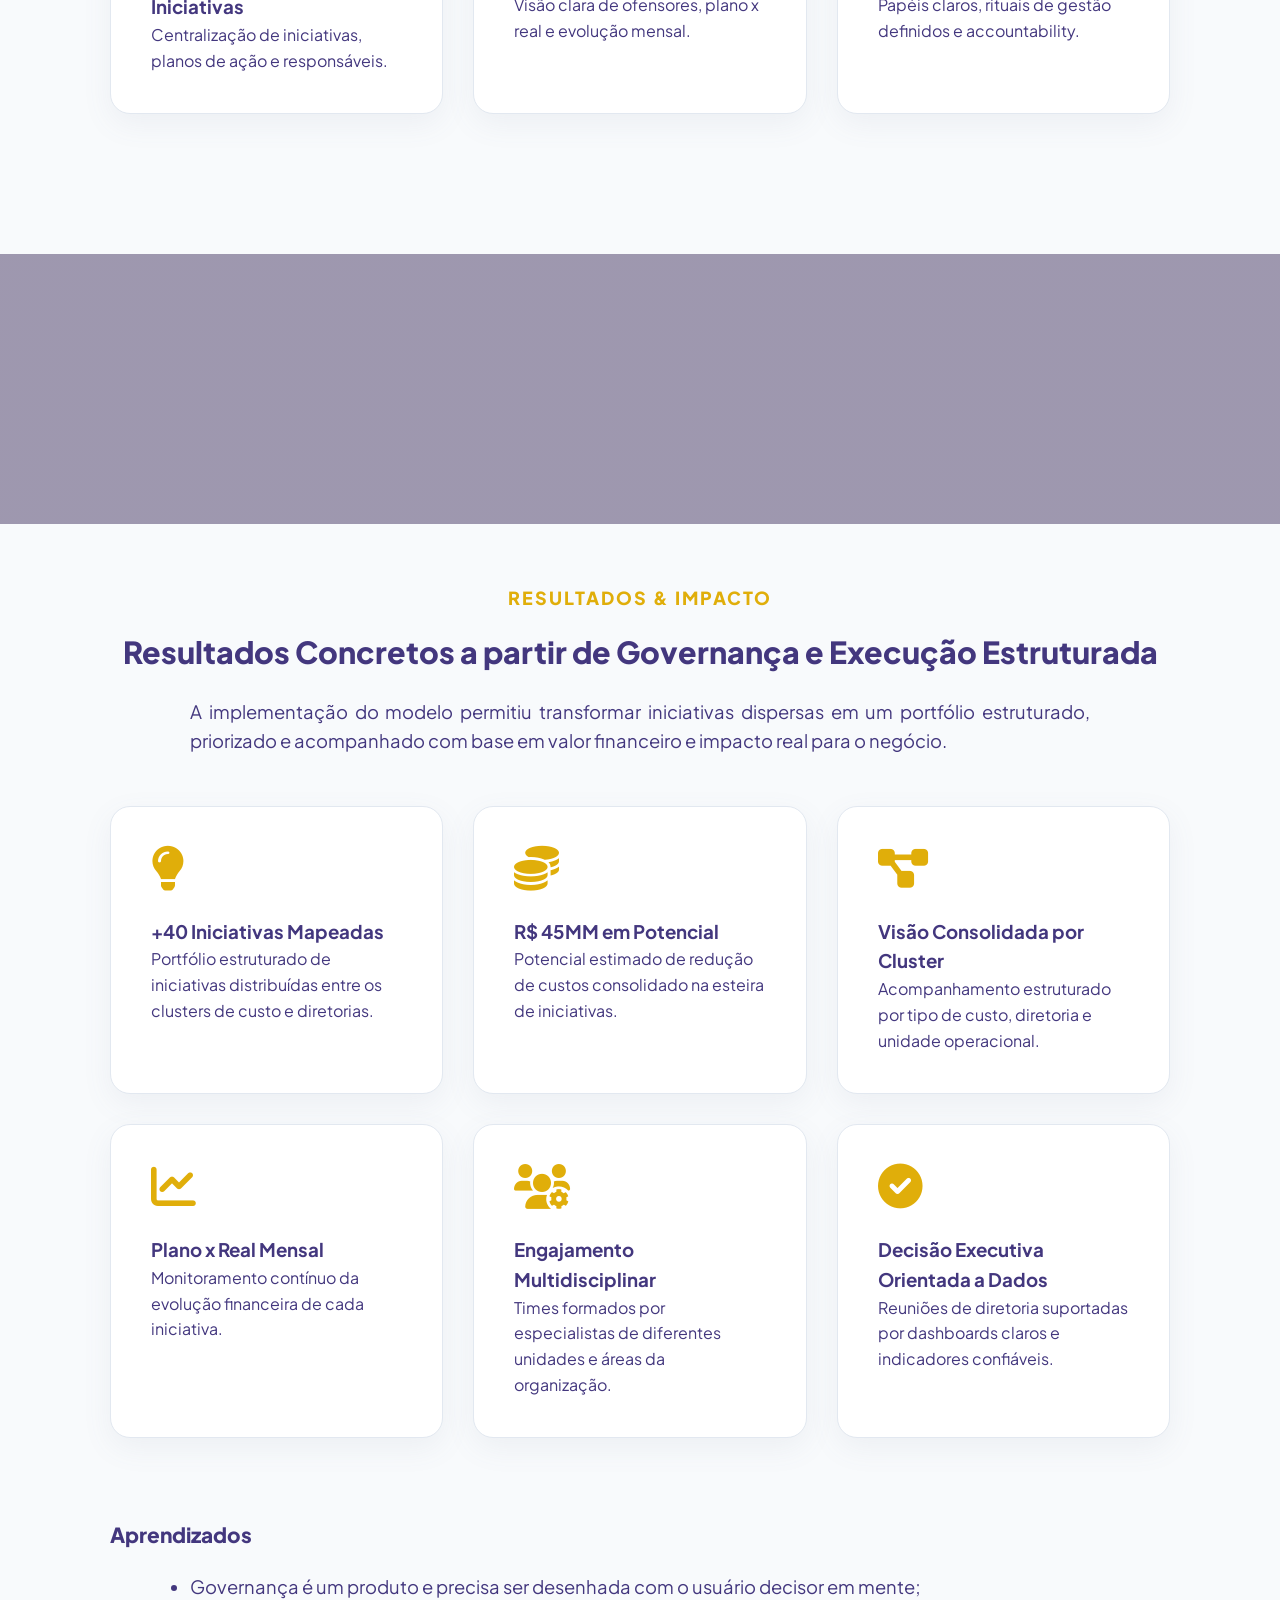
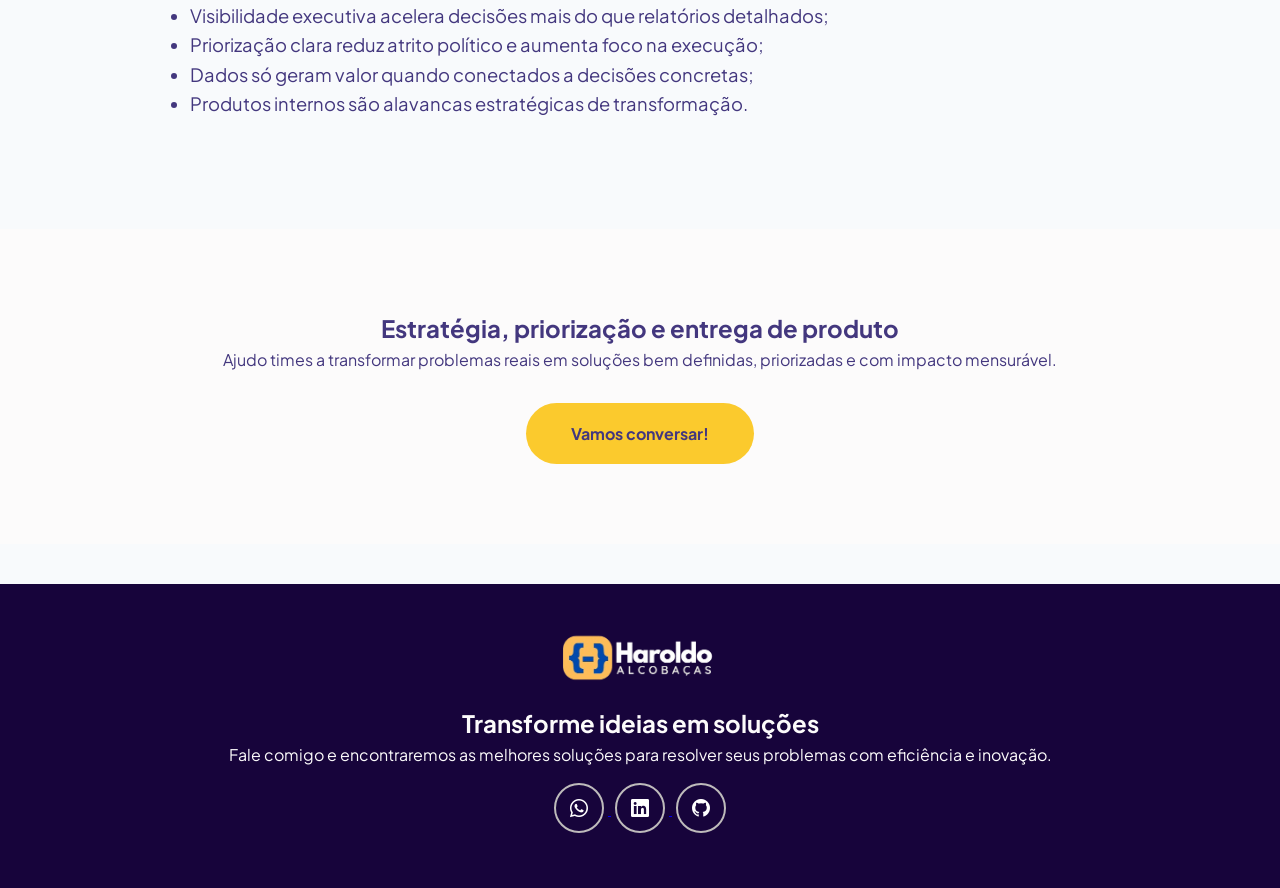
==== commit 6dd36a1a: "fix: correcao menu mobile" ====
--- a/cases/case2.html
+++ b/cases/case2.html
@@ -29,7 +29,7 @@
                 <li><a href="../index.html#sobre-mim">Sobre mim</a></li>
                 <li><a href="../index.html#especialidades">Especialidades</a></li>
                 <li><a href="../index.html#portifolio">Projetos</a></li>
-                <li><a href="../cases/lavanderia.html">Cases</a></li>
+
                 <li>
                 <a href="https://web.whatsapp.com/send?phone=5598987417135" target="_blank">
                     <button>Contato</button>
@@ -61,8 +61,8 @@
             <div class="menu-mobile-cases">
                 <span class="menu-mobile-title">Cases</span>
                 <ul>
-                <li><a href="../cases/lavanderia.html">Case 1 - Check Fácil</a></li>
-                <li><a href="../cases/case2.html">Case 2 - Frente de Produtividade</a></li>
+                <li><a href="lavanderia.html">Case 1 - Check Fácil</a></li>
+                <li><a href="case2.html">Case 2 - Frente de Produtividade</a></li>
 
                 </ul>
             </div>
@@ -72,8 +72,8 @@
     <!-- Submenu de Cases -->
     <nav id="submenu-cases" class="case-shortcuts">
         <div class="container-nav">
-            <a href="../cases/lavanderia.html" >Case 1</a>
-            <a href="../cases/case2.html" class="active">Case 2</a>
+            <a href="lavanderia.html" >Case 1</a>
+            <a href="case2.html" class="active">Case 2</a>
         </div>
     </nav>
 
--- a/css/style.css
+++ b/css/style.css
@@ -79,8 +79,29 @@
 }
 
 
-/* Cabeçalho */
-/* HEADER GLOBAL */
+
+/* ==========================================================
+   HEADER – ESTADO BASE (DESKTOP)
+   ========================================================== */
+
+    /* Menu desktop visível */
+    .menu-desktop {
+        display: block;
+    }
+
+    /* Menu mobile escondido */
+    .menu-mobile {
+        display: none;
+    }
+
+    /* Botão hambúrguer escondido */
+    .btn-menu-mobile {
+        display: none;
+    }
+/* ==========================================================================
+   HEADER GLOBAL
+   ========================================================================== */
+
 header.site-header {
     position: fixed;
     top: 0;
@@ -96,17 +117,22 @@
     z-index: 1200;
 }
 
-
-header> .interface{
+/* Container interno */
+header > .interface {
     display: flex;
     justify-content: space-between;
     align-items: center;
 }
-header .logo-cabecalho img{
+
+/* Logo */
+header .logo-cabecalho img {
     margin-top: 10px;
-    max-width: 500%;
     height: 75px;
 }
+
+/* ==========================================================================
+   MENU DESKTOP
+   ========================================================================== */
 
 header .menu-desktop ul {
     display: flex;
@@ -114,12 +140,13 @@
     list-style: none;
     gap: 35px;
     white-space: nowrap;
-       
-}
+}
+
 header .menu-desktop ul li {
     display: inline-block;
 }
 
+/* Links */
 header .menu-desktop ul a {
     color: var(--cor-texto);
     text-decoration: none;
@@ -133,33 +160,34 @@
     transform: scale(1.2);
 }
 
-header .menu-desktop ul li button{
+/* Botão contato */
+header .menu-desktop ul li button {
     padding: 0.4rem 0.8rem;
     font-weight: bold;
     transition: all 0.5s ease;
 }
+
 header .menu-desktop ul li button:hover {
     transform: scale(0.9);
 }
 
-
-/* SUBMENU */
-/* ========================================================================== 
-   SUBMENU DE CASES - ESTILO DE BOTÃO
+/* ==========================================================================
+   SUBMENU DE CASES (DESKTOP)
    ========================================================================== */
 
 #submenu-cases {
-    position: absolute; /* sai do fluxo do header */
-    top: 100px;         /* logo abaixo do header de 100px */
+    position: absolute;
+    top: 100px;               /* abaixo do header */
     left: 0;
     width: 100%;
-    z-index: 1300;      /* maior que header (1200) */
+    z-index: 1300;            /* acima do header */
     background: rgba(255, 255, 255, 0.95);
     backdrop-filter: blur(8px);
     padding: 10px 0;
     border-bottom: 1px solid var(--border-light, #eee);
 }
 
+/* Container dos botões */
 .case-shortcuts .container-nav {
     display: flex;
     justify-content: center;
@@ -168,7 +196,11 @@
     margin: 0 auto;
 }
 
-/* Estado Base do Botão */
+/* ==========================================================================
+   BOTÕES DO SUBMENU
+   ========================================================================== */
+
+/* Estado base */
 .case-shortcuts a {
     text-decoration: none;
     padding: 5px 20px;
@@ -182,9 +214,9 @@
     background-color: var(--cor-primary);
     border: 2px solid var(--cor-primary2);
 
-    transition: all 0.35s ease;
     display: inline-block;
     cursor: pointer;
+    transition: all 0.35s ease;
 }
 
 /* Hover */
@@ -197,7 +229,7 @@
     box-shadow: 0 10px 20px rgba(23, 4, 59, 0.35);
 }
 
-/* Botão da página atual */
+/* Página ativa */
 .case-shortcuts a.active {
     background-color: var(--cor-secondary) !important;
     color: var(--cor-terciary) !important;
@@ -211,7 +243,6 @@
 .case-shortcuts a.active:active {
     transform: scale(1.05);
 }
-
 
 
 
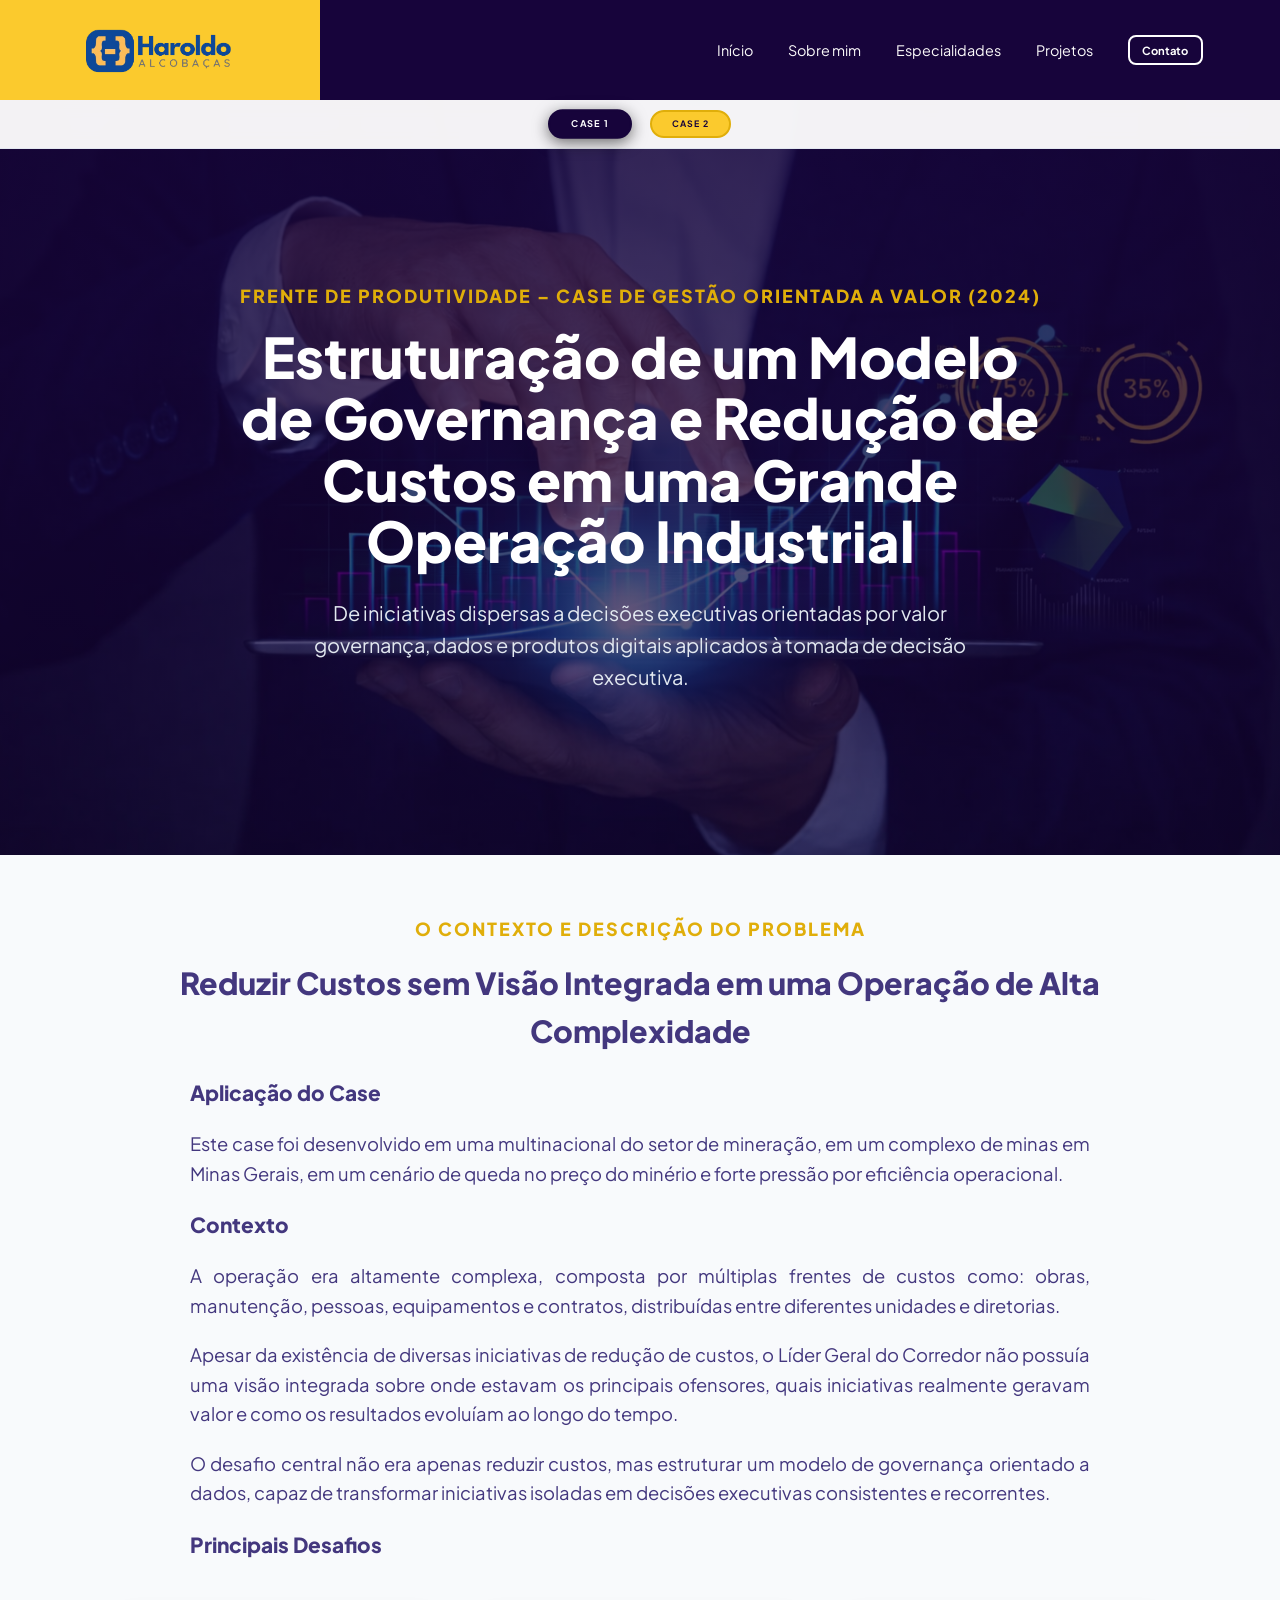
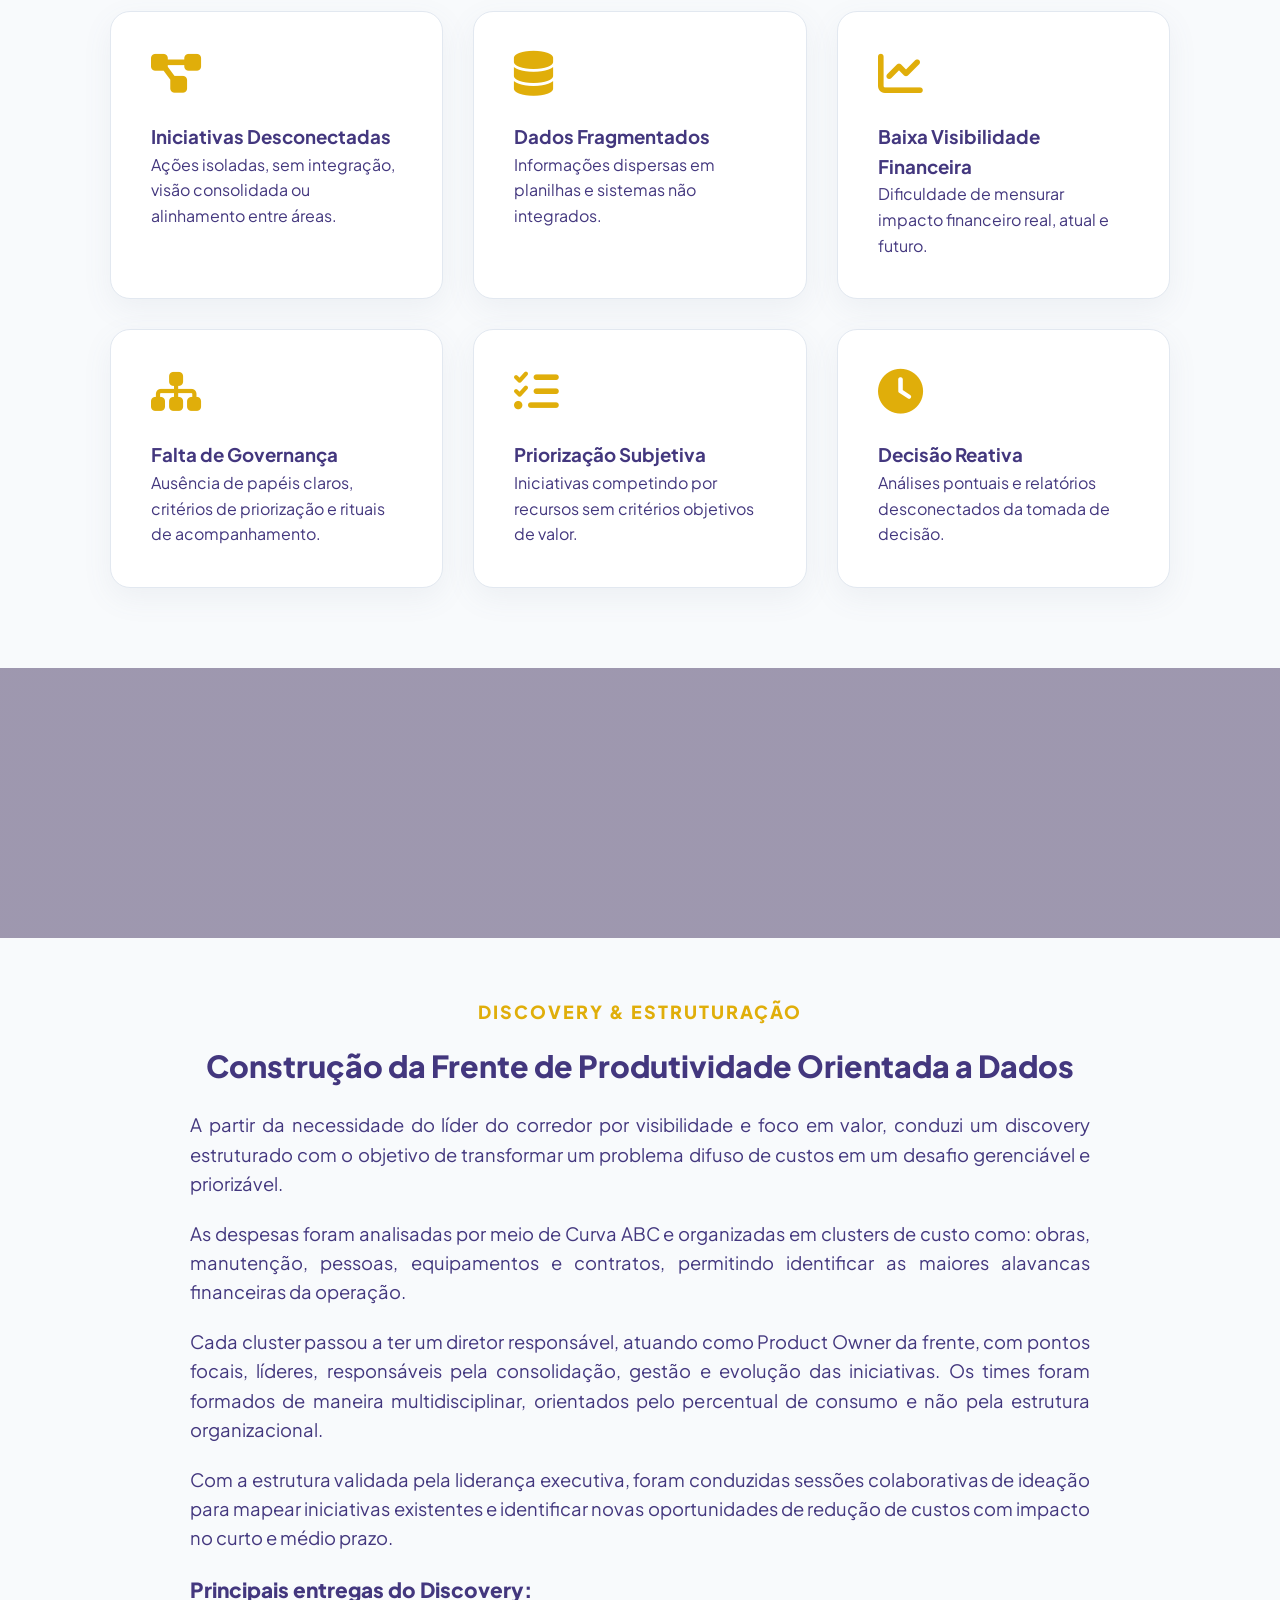
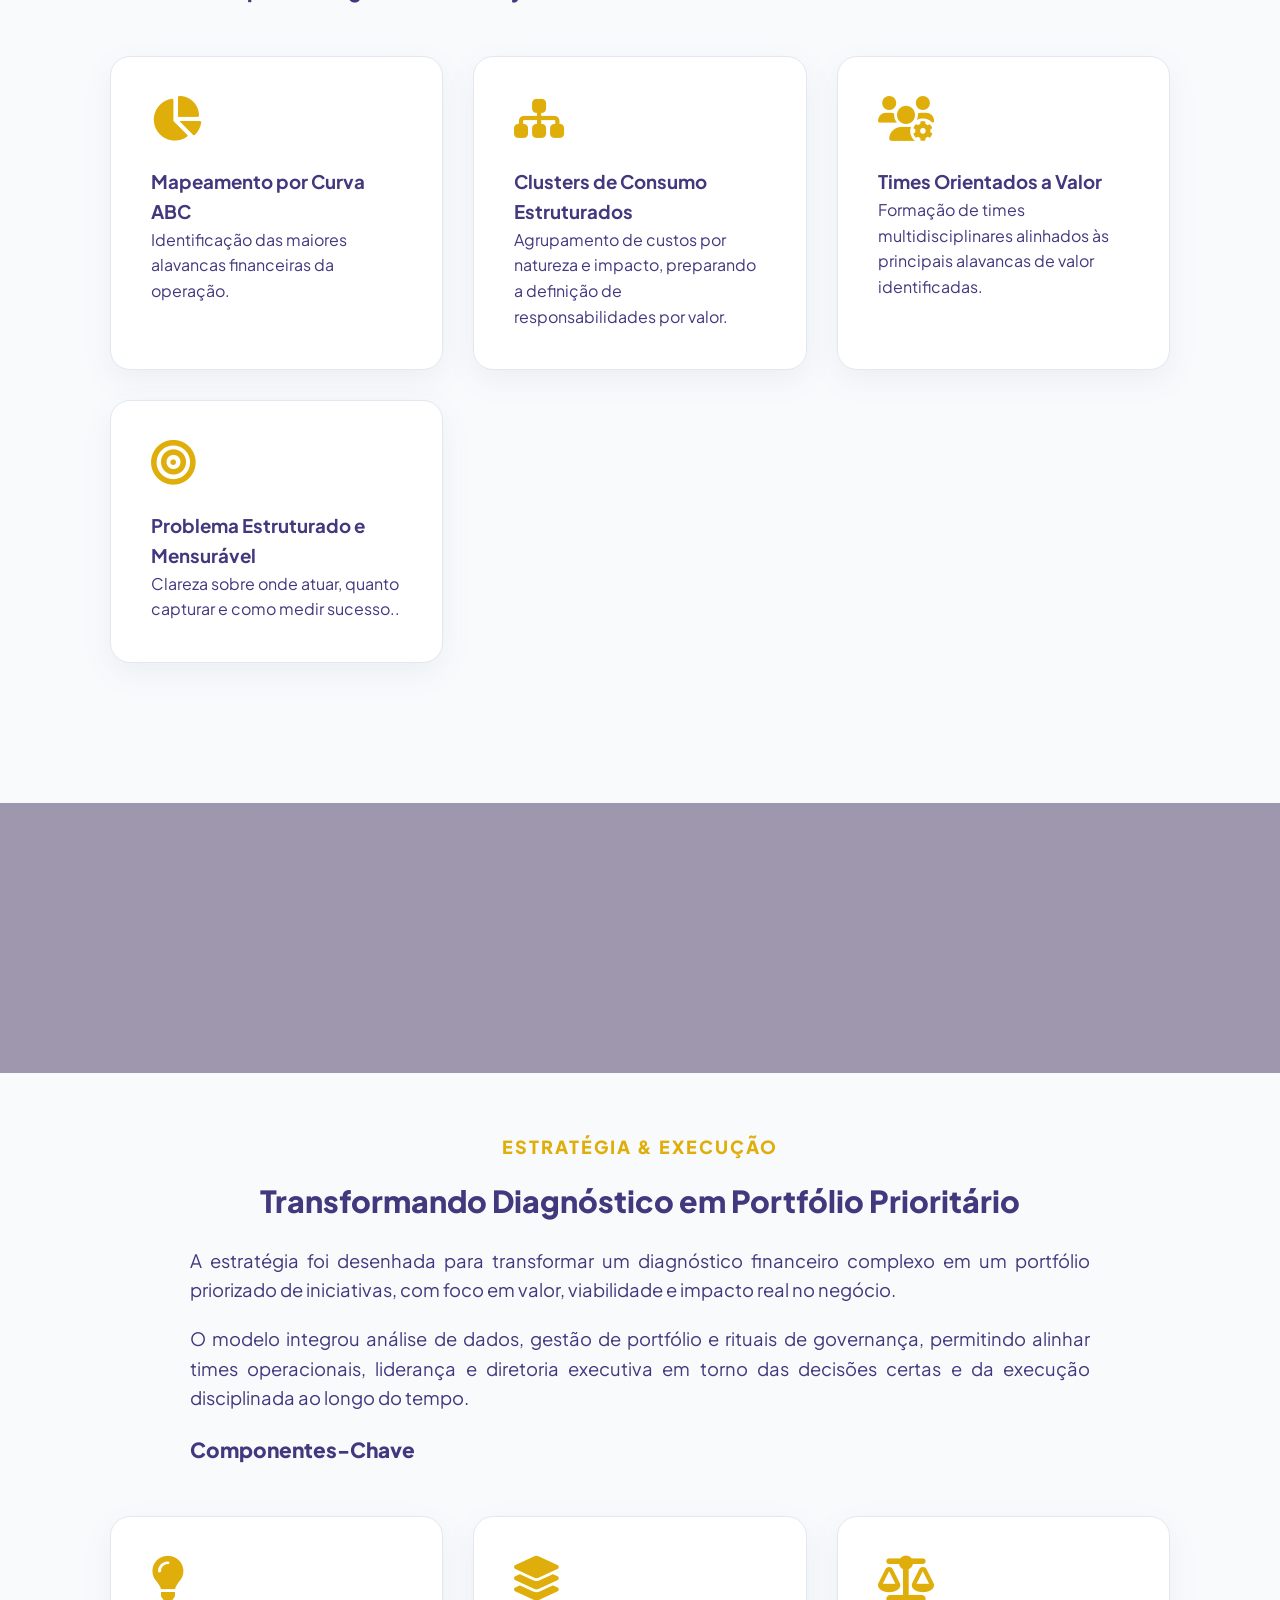
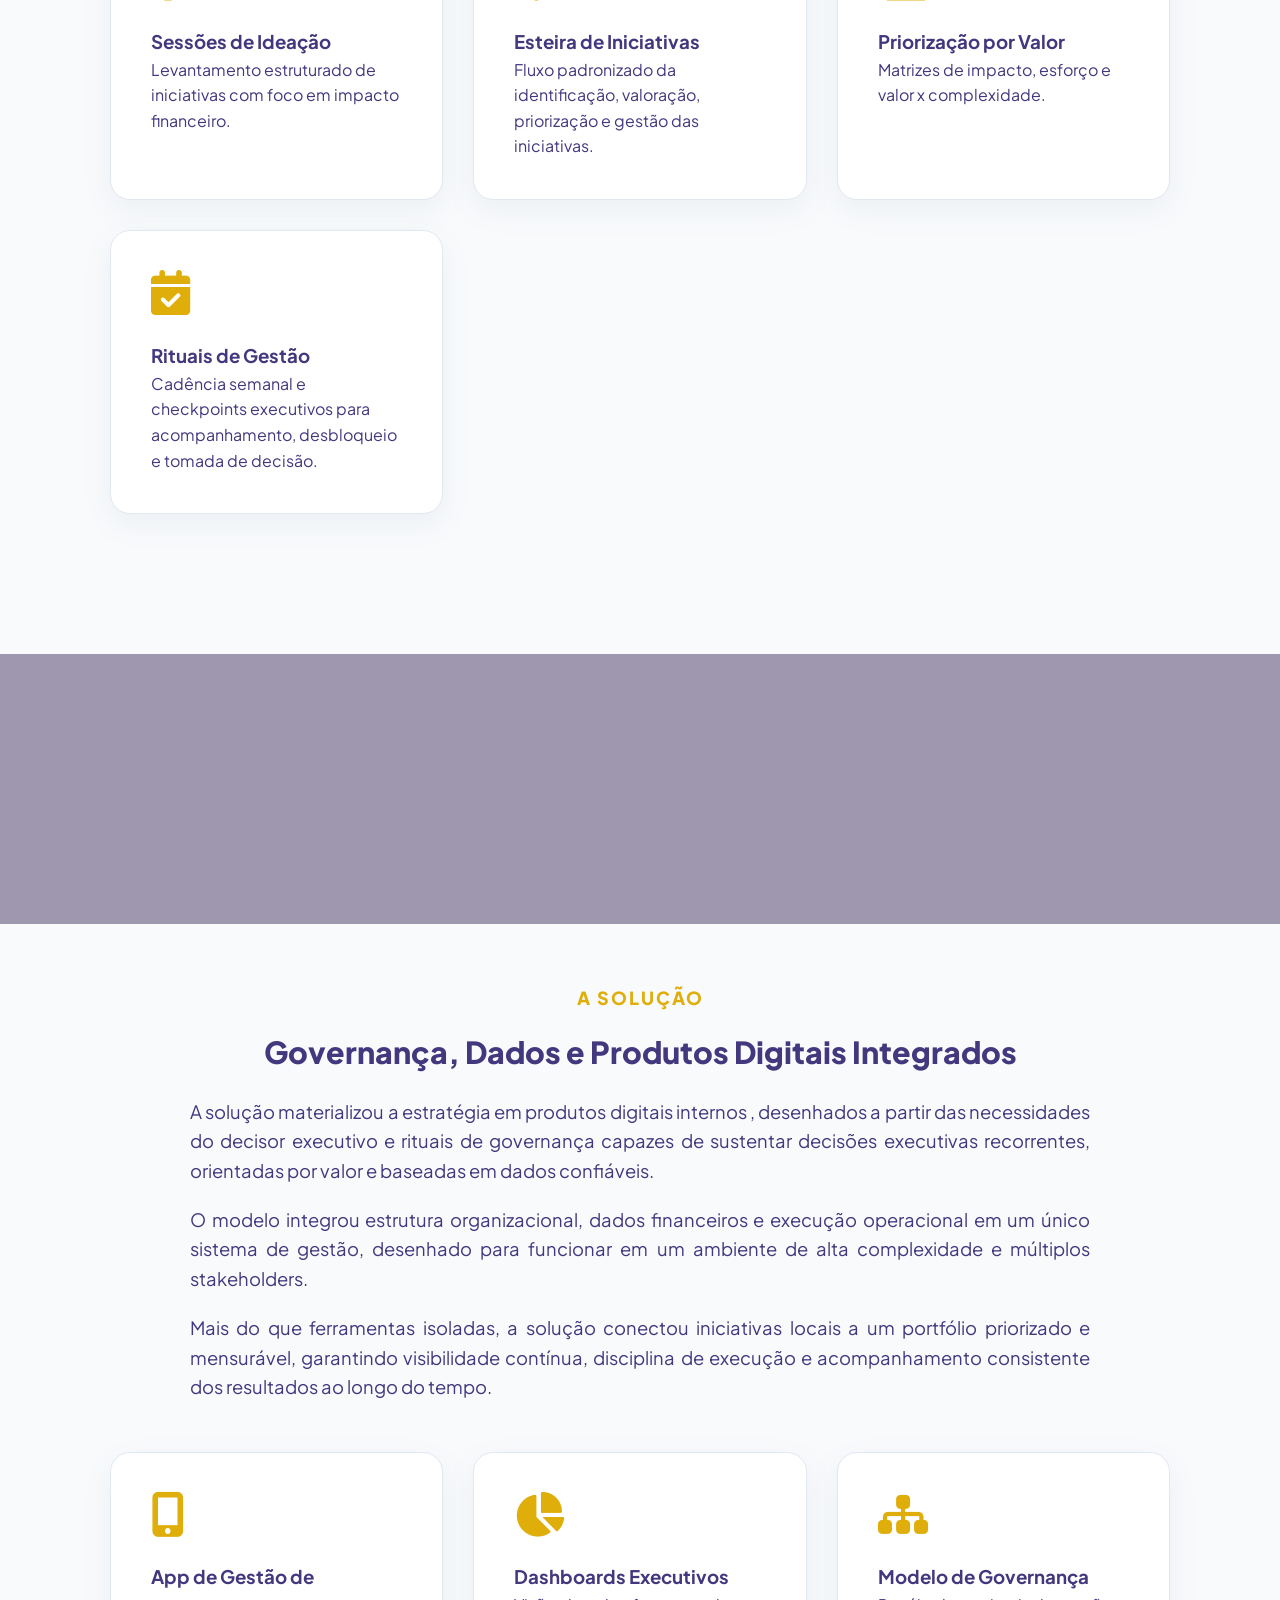
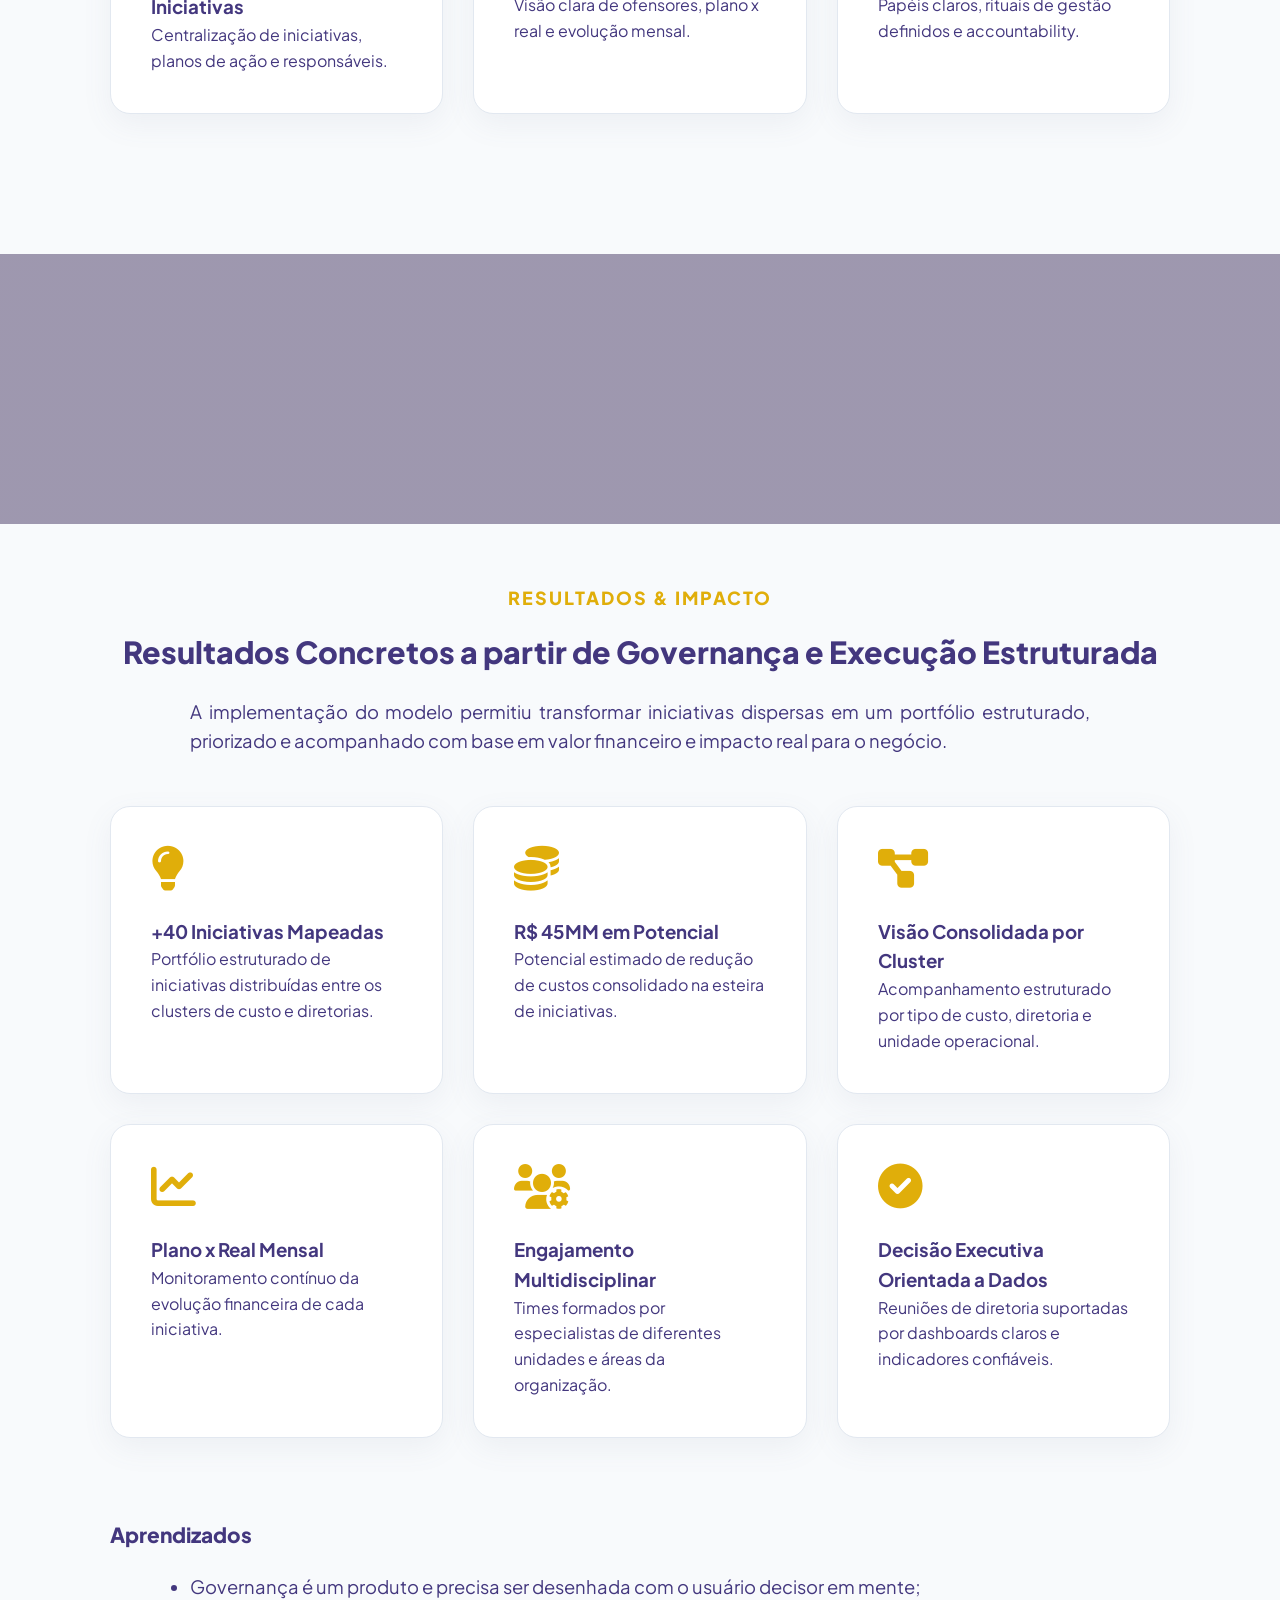
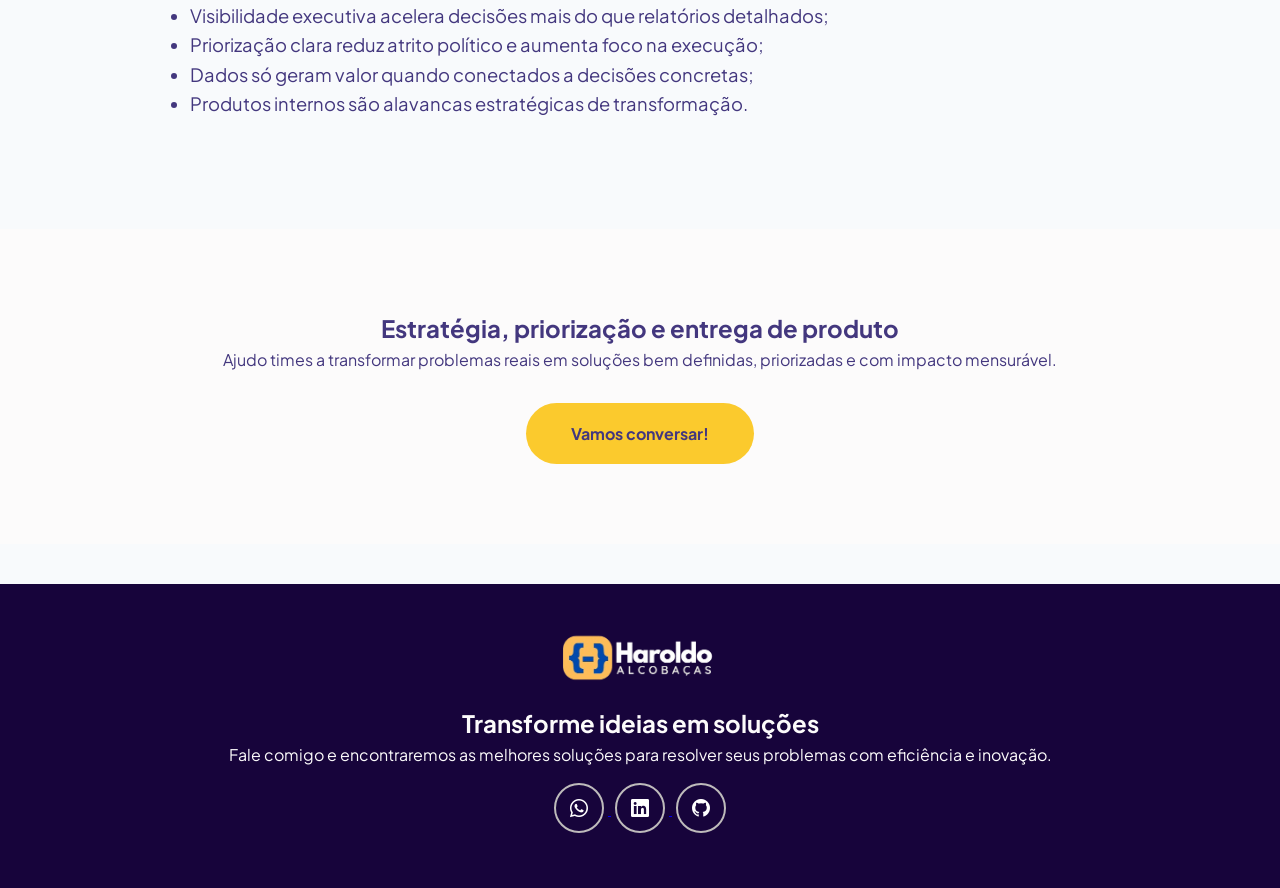
==== commit e5cd4f61: "fix: ajuste oredem dos cases" ====
--- a/cases/case2.html
+++ b/cases/case2.html
@@ -3,7 +3,7 @@
 <head>
     <meta charset="UTF-8" />
     <meta name="viewport" content="width=device-width, initial-scale=1.0" />
-    <title>Gestão de Custo</title>
+    <title>Case de Produto | Estruturação de um Modelo de Governança e Redução de Custos em uma Grande Operação Industrial</title>
     
     <link href="https://fonts.googleapis.com/css2?family=Plus+Jakarta+Sans:wght@300;400;700&family=Urbanist:wght@300;400;600;700;800&display=swap" rel="stylesheet">
     <link rel="stylesheet" href="https://cdnjs.cloudflare.com/ajax/libs/font-awesome/6.0.0-beta3/css/all.min.css">
@@ -61,8 +61,9 @@
             <div class="menu-mobile-cases">
                 <span class="menu-mobile-title">Cases</span>
                 <ul>
-                <li><a href="lavanderia.html">Case 1 - Check Fácil</a></li>
-                <li><a href="case2.html">Case 2 - Frente de Produtividade</a></li>
+
+                <li><a href="case2.html">Case 1 - Frente de Produtividade</a></li>
+                <li><a href="lavanderia.html">Case 2 - Check Fácil</a></li>
 
                 </ul>
             </div>
@@ -72,8 +73,9 @@
     <!-- Submenu de Cases -->
     <nav id="submenu-cases" class="case-shortcuts">
         <div class="container-nav">
-            <a href="lavanderia.html" >Case 1</a>
-            <a href="case2.html" class="active">Case 2</a>
+
+            <a href="case2.html" class="active">Case 1</a>
+            <a href="lavanderia.html" >Case 2</a>            
         </div>
     </nav>
 
@@ -94,6 +96,7 @@
                 </p>
             </div>
         </section>
+
 
         <section class="pb-0">
             <div class="container">
--- a/css/style.css
+++ b/css/style.css
@@ -77,7 +77,6 @@
 *:focus {
     outline: none !important;
 }
-
 
 
 /* ==========================================================
--- a/css/responsivo.css
+++ b/css/responsivo.css
@@ -40,12 +40,20 @@
         right: -100%; 
         width: 80%;
         height: calc(100vh - 100px);
-        background-color:#44445a;
-        z-index: 9000;
+        background-color: #44445a;
+
+        z-index: 9999;
+
         padding: 32px;
+        overflow-y: auto;
+
+        display: block; /* 👈 ESSENCIAL */
         transition: right 0.4s ease;
-        overflow-y: auto;
-    }
+
+        visibility: hidden;
+        pointer-events: none;
+    }
+
     nav ul {
         list-style: none;
         padding: 0;
@@ -55,6 +63,8 @@
     /* -------- Menu aberto -------- */
     .menu-mobile.abrir-menu {
         right: 0;
+        visibility: visible;
+        pointer-events: auto;
     }
 
     #btn-fechar-menu {
--- a/css/case2.css
+++ b/css/case2.css
@@ -192,6 +192,7 @@
     box-shadow: 0 15px 40px rgba(0,0,0,0.12);
 }
 
+
 .parallax-window {
     
     height: 30vh;
